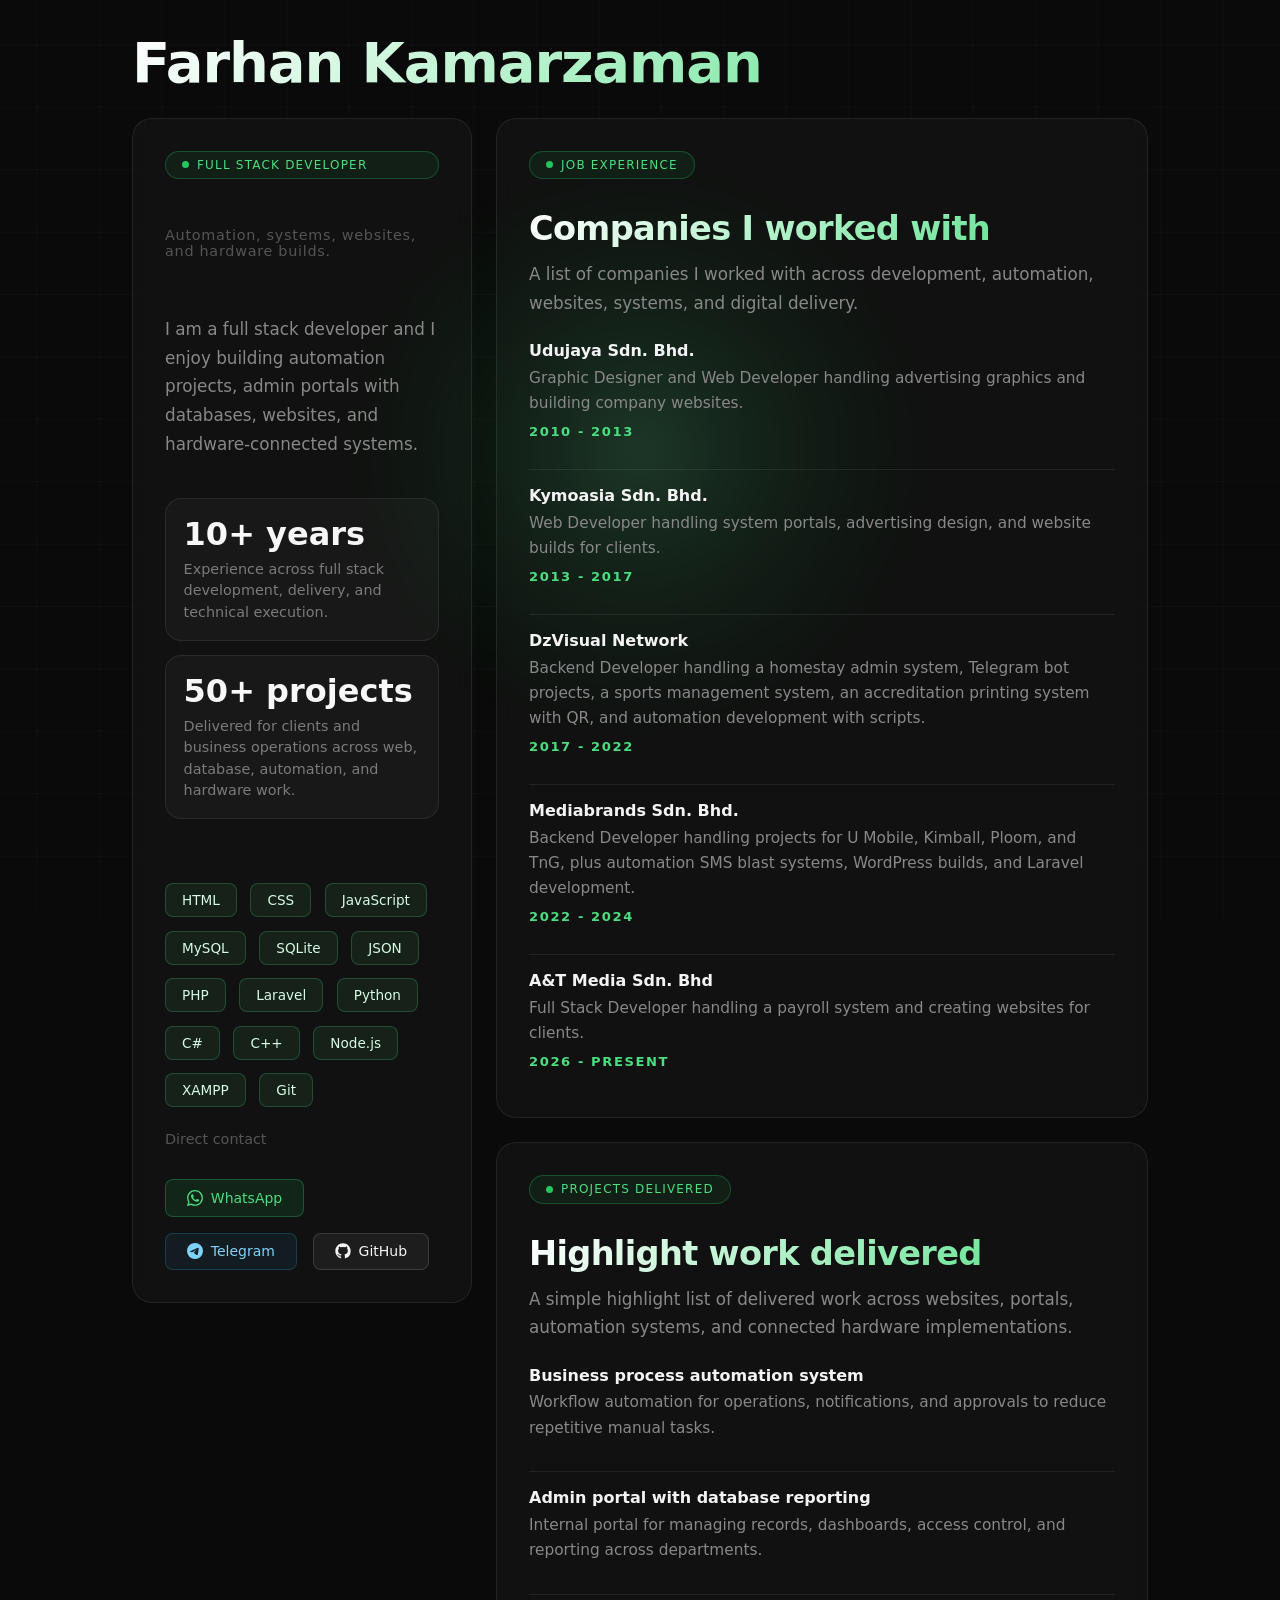
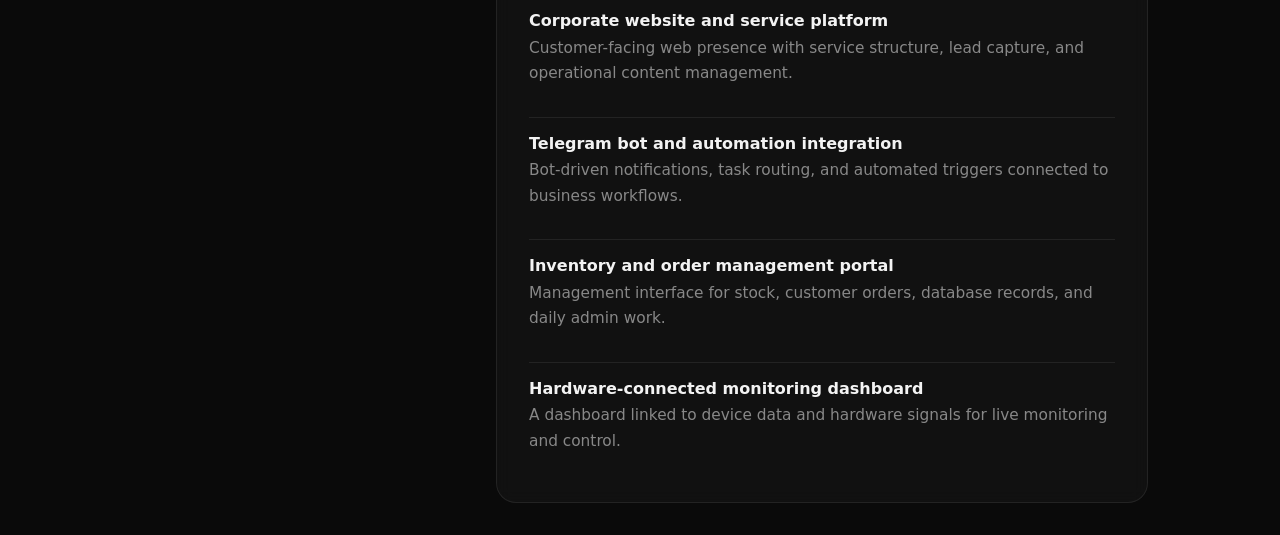
==== index.html @ c13a3121 "update project section headings and descriptions for clarity and emphasis" ====
<!DOCTYPE html>
<html lang="en">
<head>
    <meta charset="UTF-8">
    <meta name="viewport" content="width=device-width, initial-scale=1.0">
    <title>Farhan Kamarzaman | Full Stack Developer</title>
    <link rel="stylesheet" href="styles.css">
</head>
<body>
    <div class="bg-grid"></div>
    <div class="glow"></div>

    <div class="page-shell single-page-shell">
        <header class="single-page-header">
            <h1>Farhan Kamarzaman</h1>
        </header>

        <main class="single-layout" aria-label="Farhan Kamarzaman profile">
            <aside class="page-panel sidebar-panel">
                <p class="status-badge"><span class="dot"></span>Full Stack Developer</p>
                <p class="domain">Automation, systems, websites, and hardware builds.</p>

                <p class="description sidebar-description">
                    I am a full stack developer and I enjoy building automation projects, admin portals with databases, websites, and hardware-connected systems.
                </p>

                <div class="sidebar-facts" aria-label="Professional highlights">
                    <div class="stat-chip">
                        <span class="stat-value">10+ years</span>
                        <span class="stat-label">Experience across full stack development, delivery, and technical execution.</span>
                    </div>
                    <div class="stat-chip">
                        <span class="stat-value">50+ projects</span>
                        <span class="stat-label">Delivered for clients and business operations across web, database, automation, and hardware work.</span>
                    </div>
                </div>

                <div class="skills-tags sidebar-skills" aria-label="Skills">
                    <span class="tag skill-tag">HTML</span>
                    <span class="tag skill-tag">CSS</span>
                    <span class="tag skill-tag">JavaScript</span>
                    <span class="tag skill-tag">MySQL</span>
                    <span class="tag skill-tag">SQLite</span>
                    <span class="tag skill-tag">JSON</span>
                    <span class="tag skill-tag">PHP</span>
                    <span class="tag skill-tag">Laravel</span>
                    <span class="tag skill-tag">Python</span>
                    <span class="tag skill-tag">C#</span>
                    <span class="tag skill-tag">C++</span>
                    <span class="tag skill-tag">Node.js</span>
                    <span class="tag skill-tag">XAMPP</span>
                    <span class="tag skill-tag">Git</span>
                </div>

                <p class="contact sidebar-contact">Direct contact</p>
                <div class="social-buttons sidebar-actions">
                    <a href="https://wa.me/60107744530" target="_blank" rel="noopener noreferrer" class="btn btn-whatsapp">
                        <svg width="16" height="16" viewBox="0 0 24 24" fill="currentColor"><path d="M17.472 14.382c-.297-.149-1.758-.867-2.03-.967-.273-.099-.471-.148-.67.15-.197.297-.767.966-.94 1.164-.173.199-.347.223-.644.075-.297-.15-1.255-.463-2.39-1.475-.883-.788-1.48-1.761-1.653-2.059-.173-.297-.018-.458.13-.606.134-.133.298-.347.446-.52.149-.174.198-.298.298-.497.099-.198.05-.371-.025-.52-.075-.149-.669-1.612-.916-2.207-.242-.579-.487-.5-.669-.51-.173-.008-.371-.01-.57-.01-.198 0-.52.074-.792.372-.272.297-1.04 1.016-1.04 2.479 0 1.462 1.065 2.875 1.213 3.074.149.198 2.096 3.2 5.077 4.487.709.306 1.262.489 1.694.625.712.227 1.36.195 1.871.118.571-.085 1.758-.719 2.006-1.413.248-.694.248-1.289.173-1.413-.074-.124-.272-.198-.57-.347m-5.421 7.403h-.004a9.87 9.87 0 01-5.031-1.378l-.361-.214-3.741.982.998-3.648-.235-.374a9.86 9.86 0 01-1.51-5.26c.001-5.45 4.436-9.884 9.888-9.884 2.64 0 5.122 1.03 6.988 2.898a9.825 9.825 0 012.893 6.994c-.003 5.45-4.437 9.884-9.885 9.884m8.413-18.297A11.815 11.815 0 0012.05 0C5.495 0 .16 5.335.157 11.892c0 2.096.547 4.142 1.588 5.945L.057 24l6.305-1.654a11.882 11.882 0 005.683 1.448h.005c6.554 0 11.89-5.335 11.893-11.893a11.821 11.821 0 00-3.48-8.413z"/></svg>
                        WhatsApp
                    </a>
                    <a href="https://t.me/farhankamarzaman" target="_blank" rel="noopener noreferrer" class="btn btn-telegram">
                        <svg width="16" height="16" viewBox="0 0 24 24" fill="currentColor"><path d="M11.944 0A12 12 0 0 0 0 12a12 12 0 0 0 12 12 12 12 0 0 0 12-12A12 12 0 0 0 12 0a12 12 0 0 0-.056 0zm4.962 7.224c.1-.002.321.023.465.14a.506.506 0 0 1 .171.325c.016.093.036.306.02.472-.18 1.898-.962 6.502-1.36 8.627-.168.9-.499 1.201-.82 1.23-.696.065-1.225-.46-1.9-.902-1.056-.693-1.653-1.124-2.678-1.8-1.185-.78-.417-1.21.258-1.91.177-.184 3.247-2.977 3.307-3.23.007-.032.014-.15-.056-.212s-.174-.041-.249-.024c-.106.024-1.793 1.14-5.061 3.345-.48.33-.913.49-1.302.48-.428-.008-1.252-.241-1.865-.44-.752-.245-1.349-.374-1.297-.789.027-.216.325-.437.893-.663 3.498-1.524 5.83-2.529 6.998-3.014 3.332-1.386 4.025-1.627 4.476-1.635z"/></svg>
                        Telegram
                    </a>
                    <a href="https://github.com/mfarhanka" target="_blank" rel="noopener noreferrer" class="btn btn-github">
                        <svg width="16" height="16" viewBox="0 0 24 24" fill="currentColor" aria-hidden="true"><path d="M12 .5C5.65.5.5 5.65.5 12c0 5.08 3.29 9.39 7.86 10.91.58.11.79-.25.79-.56 0-.28-.01-1.19-.02-2.15-3.2.7-3.88-1.36-3.88-1.36-.52-1.33-1.28-1.68-1.28-1.68-1.05-.72.08-.7.08-.7 1.16.08 1.78 1.19 1.78 1.19 1.03 1.76 2.69 1.25 3.35.95.1-.75.4-1.25.72-1.54-2.55-.29-5.24-1.28-5.24-5.68 0-1.25.45-2.27 1.18-3.08-.12-.29-.51-1.46.11-3.04 0 0 .97-.31 3.16 1.18a10.9 10.9 0 0 1 5.75 0c2.19-1.49 3.16-1.18 3.16-1.18.62 1.58.23 2.75.11 3.04.73.81 1.18 1.83 1.18 3.08 0 4.41-2.69 5.39-5.26 5.67.41.36.78 1.08.78 2.19 0 1.58-.01 2.86-.01 3.25 0 .31.21.68.8.56A11.51 11.51 0 0 0 23.5 12C23.5 5.65 18.35.5 12 .5z"/></svg>
                        GitHub
                    </a>
                </div>
            </aside>

            <section class="page-main single-main">
                <section class="page-panel">
                    <p class="status-badge"><span class="dot"></span>Job Experience</p>
                    <h2 class="section-heading">Companies I worked with</h2>
                    <p class="page-description">
                        A list of companies I worked with across development, automation, websites, systems, and digital delivery.
                    </p>

                    <div class="project-timeline" aria-label="Companies worked with and year">
                        <article class="timeline-item">
                            <p class="timeline-year">2010 - 2013</p>
                            <div>
                                <h3 class="timeline-title">Udujaya Sdn. Bhd.</h3>
                                <p class="timeline-text">Graphic Designer and Web Developer handling advertising graphics and building company websites.</p>
                            </div>
                        </article>
                        <article class="timeline-item">
                            <p class="timeline-year">2013 - 2017</p>
                            <div>
                                <h3 class="timeline-title">Kymoasia Sdn. Bhd.</h3>
                                <p class="timeline-text">Web Developer handling system portals, advertising design, and website builds for clients.</p>
                            </div>
                        </article>
                        <article class="timeline-item">
                            <p class="timeline-year">2017 - 2022</p>
                            <div>
                                <h3 class="timeline-title">DzVisual Network</h3>
                                <p class="timeline-text">Backend Developer handling a homestay admin system, Telegram bot projects, a sports management system, an accreditation printing system with QR, and automation development with scripts.</p>
                            </div>
                        </article>
                        <article class="timeline-item">
                            <p class="timeline-year">2022 - 2024</p>
                            <div>
                                <h3 class="timeline-title">Mediabrands Sdn. Bhd.</h3>
                                <p class="timeline-text">Backend Developer handling projects for U Mobile, Kimball, Ploom, and TnG, plus automation SMS blast systems, WordPress builds, and Laravel development.</p>
                            </div>
                        </article>
                        <article class="timeline-item">
                            <p class="timeline-year">2026 - Present</p>
                            <div>
                                <h3 class="timeline-title">A&amp;T Media Sdn. Bhd</h3>
                                <p class="timeline-text">Full Stack Developer handling a payroll system and creating websites for clients.</p>
                            </div>
                        </article>
                    </div>
                </section>

                <section class="page-panel">
                    <p class="status-badge"><span class="dot"></span>Projects Delivered</p>
                    <h2 class="section-heading">Highlight work delivered</h2>
                    <p class="page-description">
                        A simple highlight list of delivered work across websites, portals, automation systems, and connected hardware implementations.
                    </p>

                    <div class="project-timeline" aria-label="Highlight work delivered">
                        <article class="timeline-item">
                            <div>
                                <h3 class="timeline-title">Business process automation system</h3>
                                <p class="timeline-text">Workflow automation for operations, notifications, and approvals to reduce repetitive manual tasks.</p>
                            </div>
                        </article>
                        <article class="timeline-item">
                            <div>
                                <h3 class="timeline-title">Admin portal with database reporting</h3>
                                <p class="timeline-text">Internal portal for managing records, dashboards, access control, and reporting across departments.</p>
                            </div>
                        </article>
                        <article class="timeline-item">
                            <div>
                                <h3 class="timeline-title">Corporate website and service platform</h3>
                                <p class="timeline-text">Customer-facing web presence with service structure, lead capture, and operational content management.</p>
                            </div>
                        </article>
                        <article class="timeline-item">
                            <div>
                                <h3 class="timeline-title">Telegram bot and automation integration</h3>
                                <p class="timeline-text">Bot-driven notifications, task routing, and automated triggers connected to business workflows.</p>
                            </div>
                        </article>
                        <article class="timeline-item">
                            <div>
                                <h3 class="timeline-title">Inventory and order management portal</h3>
                                <p class="timeline-text">Management interface for stock, customer orders, database records, and daily admin work.</p>
                            </div>
                        </article>
                        <article class="timeline-item">
                            <div>
                                <h3 class="timeline-title">Hardware-connected monitoring dashboard</h3>
                                <p class="timeline-text">A dashboard linked to device data and hardware signals for live monitoring and control.</p>
                            </div>
                        </article>
                    </div>
                </section>
            </section>
        </main>
    </div>

    <script src="background.js"></script>
</body>
</html>
---- styles.css ----
* {
    margin: 0;
    padding: 0;
    box-sizing: border-box;
}

body {
    font-family: 'Segoe UI', system-ui, -apple-system, sans-serif;
    background: #0a0a0a;
    color: #f0f0f0;
    min-height: 100vh;
    overflow-x: hidden;
    --pointer-x: 50%;
    --pointer-y: 50%;
    --parallax-x: 0px;
    --parallax-y: 0px;
    --grid-shift-x: 0px;
    --grid-shift-y: 0px;
}

.maintenance-body {
    display: flex;
    align-items: center;
    justify-content: center;
}

.bg-grid {
    position: fixed;
    inset: 0;
    background-image:
        linear-gradient(rgba(255,255,255,0.03) 1px, transparent 1px),
        linear-gradient(90deg, rgba(255,255,255,0.03) 1px, transparent 1px);
    background-size: 60px 60px;
    transform: translate3d(var(--grid-shift-x), var(--grid-shift-y), 0) scale(1.04);
    animation: grid-drift 18s ease-in-out infinite alternate;
    transition: transform 160ms ease-out;
    will-change: transform;
    z-index: 0;
}

.glow {
    position: fixed;
    width: 600px;
    height: 600px;
    border-radius: 50%;
    background:
        radial-gradient(circle, rgba(74, 222, 128, 0.2) 0%, rgba(34, 197, 94, 0.08) 34%, transparent 72%);
    top: var(--pointer-y);
    left: var(--pointer-x);
    transform: translate3d(calc(-50% + var(--parallax-x)), calc(-50% + var(--parallax-y)), 0);
    animation: glow-breathe 9s ease-in-out infinite alternate;
    transition: top 180ms ease-out, left 180ms ease-out, transform 180ms ease-out;
    filter: blur(10px);
    opacity: 0.95;
    will-change: top, left, transform;
    pointer-events: none;
    z-index: 0;
}

@keyframes grid-drift {
    0% {
        transform: translate3d(calc(var(--grid-shift-x) - 18px), calc(var(--grid-shift-y) - 12px), 0) scale(1.04);
    }

    100% {
        transform: translate3d(calc(var(--grid-shift-x) + 18px), calc(var(--grid-shift-y) + 14px), 0) scale(1.08);
    }
}

@keyframes glow-breathe {
    0% {
        opacity: 0.72;
        filter: blur(16px);
    }

    100% {
        opacity: 1;
        filter: blur(8px);
    }
}

.container {
    position: relative;
    z-index: 1;
    width: min(100%, 1080px);
}

.maintenance-container {
    text-align: center;
    padding: 2rem;
    max-width: 600px;
}

.status-badge {
    display: inline-flex;
    align-items: center;
    gap: 0.5rem;
    background: rgba(34, 197, 94, 0.08);
    border: 1px solid rgba(34, 197, 94, 0.3);
    border-radius: 999px;
    padding: 0.4rem 1rem;
    font-size: 0.75rem;
    letter-spacing: 0.1em;
    text-transform: uppercase;
    color: #4ade80;
    margin-bottom: 2rem;
}

.dot {
    width: 7px;
    height: 7px;
    border-radius: 50%;
    background: #22c55e;
    animation: pulse 2s infinite;
}

@keyframes pulse {
    0%, 100% {
        opacity: 1;
        transform: scale(1);
    }

    50% {
        opacity: 0.4;
        transform: scale(0.8);
    }
}

h1,
h2 {
    letter-spacing: -0.02em;
    line-height: 1.1;
    background: linear-gradient(135deg, #ffffff 0%, #4ade80 100%);
    -webkit-background-clip: text;
    -webkit-text-fill-color: transparent;
    background-clip: text;
}

h1 {
    font-size: clamp(2rem, 6vw, 3.5rem);
    font-weight: 700;
    margin-bottom: 0.5rem;
}

h2 {
    font-size: clamp(1.5rem, 4vw, 2rem);
    font-weight: 700;
    margin-bottom: 0.75rem;
}

.domain {
    font-size: 0.9rem;
    color: #555;
    margin-bottom: 2.5rem;
    letter-spacing: 0.05em;
}

.description,
.page-description,
.card-text,
.card-list {
    font-size: 1.05rem;
    color: #888;
    line-height: 1.7;
}

.description {
    margin-bottom: 3rem;
}

.coming-soon,
.social-buttons,
.page-nav,
.card-grid,
.page-actions {
    display: flex;
    flex-wrap: wrap;
}

.coming-soon,
.social-buttons,
.page-actions {
    justify-content: center;
}

.coming-soon,
.social-buttons,
.page-nav,
.page-actions {
    gap: 1rem;
}

.coming-soon {
    margin-bottom: 3rem;
}

.tag {
    display: inline-flex;
    align-items: center;
    gap: 0.4rem;
    background: rgba(255,255,255,0.04);
    border: 1px solid rgba(255,255,255,0.08);
    border-radius: 8px;
    padding: 0.5rem 1rem;
    font-size: 0.85rem;
    color: #666;
}

.tag svg {
    opacity: 0.5;
}

.tag-link {
    text-decoration: none;
    transition: transform 0.15s, border-color 0.2s, color 0.2s, background 0.2s;
}

.tag-link:hover,
.tag-link.is-active {
    color: #b8f7cd;
    border-color: rgba(74, 222, 128, 0.35);
    background: rgba(74, 222, 128, 0.08);
    transform: translateY(-1px);
}

.divider {
    width: 40px;
    height: 1px;
    background: rgba(255,255,255,0.1);
    margin: 0 auto 2.5rem;
}

.contact {
    font-size: 0.9rem;
    color: #555;
}

.contact a {
    color: #4ade80;
    text-decoration: none;
    transition: color 0.2s;
}

.contact a:hover {
    color: #86efac;
}

.social-buttons {
    margin-bottom: 2rem;
}

.btn {
    display: inline-flex;
    align-items: center;
    justify-content: center;
    gap: 0.5rem;
    padding: 0.6rem 1.3rem;
    border-radius: 8px;
    font-size: 0.875rem;
    font-weight: 500;
    text-decoration: none;
    transition: background 0.2s, transform 0.15s, border-color 0.2s;
    border: 1px solid transparent;
}

.btn:hover {
    transform: translateY(-1px);
}

.btn-whatsapp {
    background: rgba(37, 211, 102, 0.1);
    border-color: rgba(37, 211, 102, 0.3);
    color: #4ade80;
}

.btn-whatsapp:hover {
    background: rgba(37, 211, 102, 0.2);
}

.btn-telegram {
    background: rgba(38, 169, 224, 0.08);
    border-color: rgba(38, 169, 224, 0.25);
    color: #7dd3fc;
}

.btn-telegram:hover {
    background: rgba(38, 169, 224, 0.16);
}

.btn-github {
    background: rgba(255,255,255,0.05);
    border-color: rgba(255,255,255,0.14);
    color: #f3f4f6;
}

.btn-github:hover {
    background: rgba(255,255,255,0.1);
}

.btn-outline {
    color: #f0f0f0;
    border-color: rgba(255,255,255,0.14);
    background: rgba(255,255,255,0.03);
}

.btn-outline:hover {
    background: rgba(255,255,255,0.08);
}

.page-shell {
    position: relative;
    z-index: 1;
    width: min(100%, 1080px);
    margin: 0 auto;
    padding: 2rem;
}

.single-page-shell {
    min-height: 100vh;
    display: flex;
    flex-direction: column;
    align-items: flex-start;
}

.single-page-header {
    width: 100%;
    margin-bottom: 1.5rem;
}

.single-page-header h1 {
    margin-bottom: 0;
}

.single-layout {
    display: grid;
    grid-template-columns: minmax(280px, 340px) minmax(0, 1fr);
    gap: 1.5rem;
    width: 100%;
    align-items: start;
}

.sidebar-panel {
    display: flex;
    flex-direction: column;
    gap: 1rem;
    position: sticky;
    top: 2rem;
    align-self: start;
    height: fit-content;
}

.sidebar-description {
    margin-bottom: 1.5rem;
}

.sidebar-facts {
    display: grid;
    gap: 0.9rem;
    margin-bottom: 1.5rem;
}

.sidebar-contact {
    margin-bottom: 1rem;
}

.sidebar-skills {
    margin-top: 0;
    margin-bottom: 0.5rem;
}

.sidebar-actions {
    justify-content: flex-start;
    margin-bottom: 0;
}

.single-main {
    gap: 1.5rem;
}

.hero-panel .page-description {
    max-width: none;
}

.skills-tags {
    display: flex;
    flex-wrap: wrap;
    gap: 0.85rem;
    margin-top: 1.5rem;
}

.skill-tag {
    color: #d7fbe3;
    border-color: rgba(74, 222, 128, 0.24);
    background: rgba(74, 222, 128, 0.08);
}

.experience-list {
    display: grid;
    gap: 0.9rem;
}

.experience-item {
    padding: 1rem 1.1rem;
    border-radius: 16px;
    background: rgba(255,255,255,0.03);
    border: 1px solid rgba(255,255,255,0.08);
}

.experience-item .timeline-title {
    margin-bottom: 0.45rem;
}

.project-timeline {
    display: grid;
    gap: 0.9rem;
}

.timeline-item {
    display: flex;
    flex-direction: column;
    gap: 0.45rem;
    align-items: flex-start;
    padding: 1rem 0;
    border-top: 1px solid rgba(255,255,255,0.08);
}

.timeline-item:first-child {
    border-top: 0;
    padding-top: 0;
}

.timeline-year {
    order: 2;
    color: #4ade80;
    font-size: 0.82rem;
    font-weight: 700;
    letter-spacing: 0.12em;
    text-transform: uppercase;
}

.timeline-title {
    color: #f3f3f3;
    font-size: 1rem;
    margin-bottom: 0.35rem;
}

.timeline-text {
    color: #888;
    font-size: 0.96rem;
    line-height: 1.65;
}

.page-header {
    display: flex;
    align-items: center;
    justify-content: space-between;
    gap: 1rem;
    margin-bottom: 2rem;
}

.brand-link {
    color: #f0f0f0;
    text-decoration: none;
    font-weight: 700;
    letter-spacing: 0.12em;
    text-transform: uppercase;
    font-size: 0.85rem;
}

.page-nav {
    justify-content: flex-end;
}

.page-main {
    display: grid;
    gap: 1.5rem;
}

.page-panel,
.info-card {
    background: rgba(255,255,255,0.03);
    border: 1px solid rgba(255,255,255,0.08);
    border-radius: 20px;
    backdrop-filter: blur(8px);
}

.page-panel {
    padding: 2rem;
}

.page-description {
    max-width: 720px;
    margin-bottom: 1.5rem;
}

.stats-strip,
.project-gallery {
    display: grid;
    gap: 1rem;
}

.stats-strip {
    grid-template-columns: repeat(3, minmax(0, 1fr));
    margin-top: 1.75rem;
}

.stat-chip {
    padding: 1rem 1.1rem;
    border-radius: 16px;
    background: rgba(255,255,255,0.03);
    border: 1px solid rgba(255,255,255,0.08);
}

.stat-value {
    display: block;
    font-size: clamp(1.35rem, 3vw, 2rem);
    font-weight: 700;
    color: #f7f7f7;
    margin-bottom: 0.35rem;
}

.stat-label {
    color: #7b7b7b;
    font-size: 0.9rem;
    line-height: 1.5;
}

.section-heading {
    font-size: clamp(1.5rem, 3vw, 2.1rem);
    color: #f4f4f4;
    margin-bottom: 0.75rem;
}

.project-gallery {
    grid-template-columns: repeat(5, minmax(0, 1fr));
}

.gallery-card {
    min-width: 0;
}

.gallery-frame {
    position: relative;
    aspect-ratio: 4 / 5;
    border-radius: 18px;
    overflow: hidden;
    border: 1px solid rgba(255,255,255,0.08);
    background:
        radial-gradient(circle at 18% 18%, rgba(255,255,255,0.16), transparent 34%),
        linear-gradient(160deg, rgba(255,255,255,0.06), rgba(255,255,255,0.01)),
        var(--gallery-swatch, linear-gradient(135deg, #1f2937, #111827));
    box-shadow: inset 0 1px 0 rgba(255,255,255,0.06);
}

.gallery-frame::before,
.gallery-frame::after {
    content: "";
    position: absolute;
    inset: auto;
    pointer-events: none;
}

.gallery-frame::before {
    width: 72%;
    height: 72%;
    right: -16%;
    bottom: -18%;
    border-radius: 999px;
    background: rgba(255,255,255,0.08);
    filter: blur(10px);
}

.gallery-frame::after {
    inset: 0;
    background: linear-gradient(180deg, transparent 15%, rgba(10,10,10,0.16) 58%, rgba(10,10,10,0.74) 100%);
}

.gallery-badge,
.gallery-title,
.gallery-note {
    position: absolute;
    z-index: 1;
    left: 1rem;
    right: 1rem;
}

.gallery-badge {
    top: 1rem;
    display: inline-flex;
    width: fit-content;
    padding: 0.38rem 0.65rem;
    border-radius: 999px;
    background: rgba(10,10,10,0.28);
    border: 1px solid rgba(255,255,255,0.18);
    color: #f8fafc;
    font-size: 0.72rem;
    text-transform: uppercase;
    letter-spacing: 0.08em;
}

.gallery-title {
    bottom: 2.7rem;
    font-size: 1rem;
    font-weight: 600;
    color: #ffffff;
}

.gallery-note {
    bottom: 1rem;
    font-size: 0.8rem;
    color: rgba(255,255,255,0.72);
}

.card-grid {
    gap: 1rem;
}

.info-card {
    flex: 1 1 260px;
    padding: 1.4rem;
}

.card-kicker {
    font-size: 0.72rem;
    text-transform: uppercase;
    letter-spacing: 0.12em;
    color: #4ade80;
    margin-bottom: 0.9rem;
}

.card-title {
    font-size: 1.1rem;
    color: #f3f3f3;
    margin-bottom: 0.75rem;
}

.card-text {
    font-size: 0.96rem;
    margin-bottom: 1rem;
}

.card-list {
    list-style: none;
    font-size: 0.92rem;
}

.card-list li + li {
    margin-top: 0.45rem;
}

.footer-note {
    color: #666;
    font-size: 0.9rem;
}

@media (max-width: 720px) {
    .page-shell,
    .maintenance-container {
        padding: 1.25rem;
    }

    .single-page-shell {
        min-height: auto;
        display: block;
    }

    .single-layout {
        grid-template-columns: 1fr;
    }

    .sidebar-panel {
        position: static;
    }

    .glow {
        width: 420px;
        height: 420px;
    }

    .page-header {
        flex-direction: column;
        align-items: flex-start;
    }

    .page-nav {
        justify-content: flex-start;
    }

    .page-panel {
        padding: 1.5rem;
    }

    .timeline-item {
        grid-template-columns: 1fr;
        gap: 0.4rem;
    }

    .stats-strip,
    .project-gallery {
        grid-template-columns: repeat(2, minmax(0, 1fr));
    }
}

@media (max-width: 1040px) {
    .project-gallery {
        grid-template-columns: repeat(3, minmax(0, 1fr));
    }
}

@media (max-width: 860px) {
    .stats-strip {
        grid-template-columns: 1fr;
    }
}
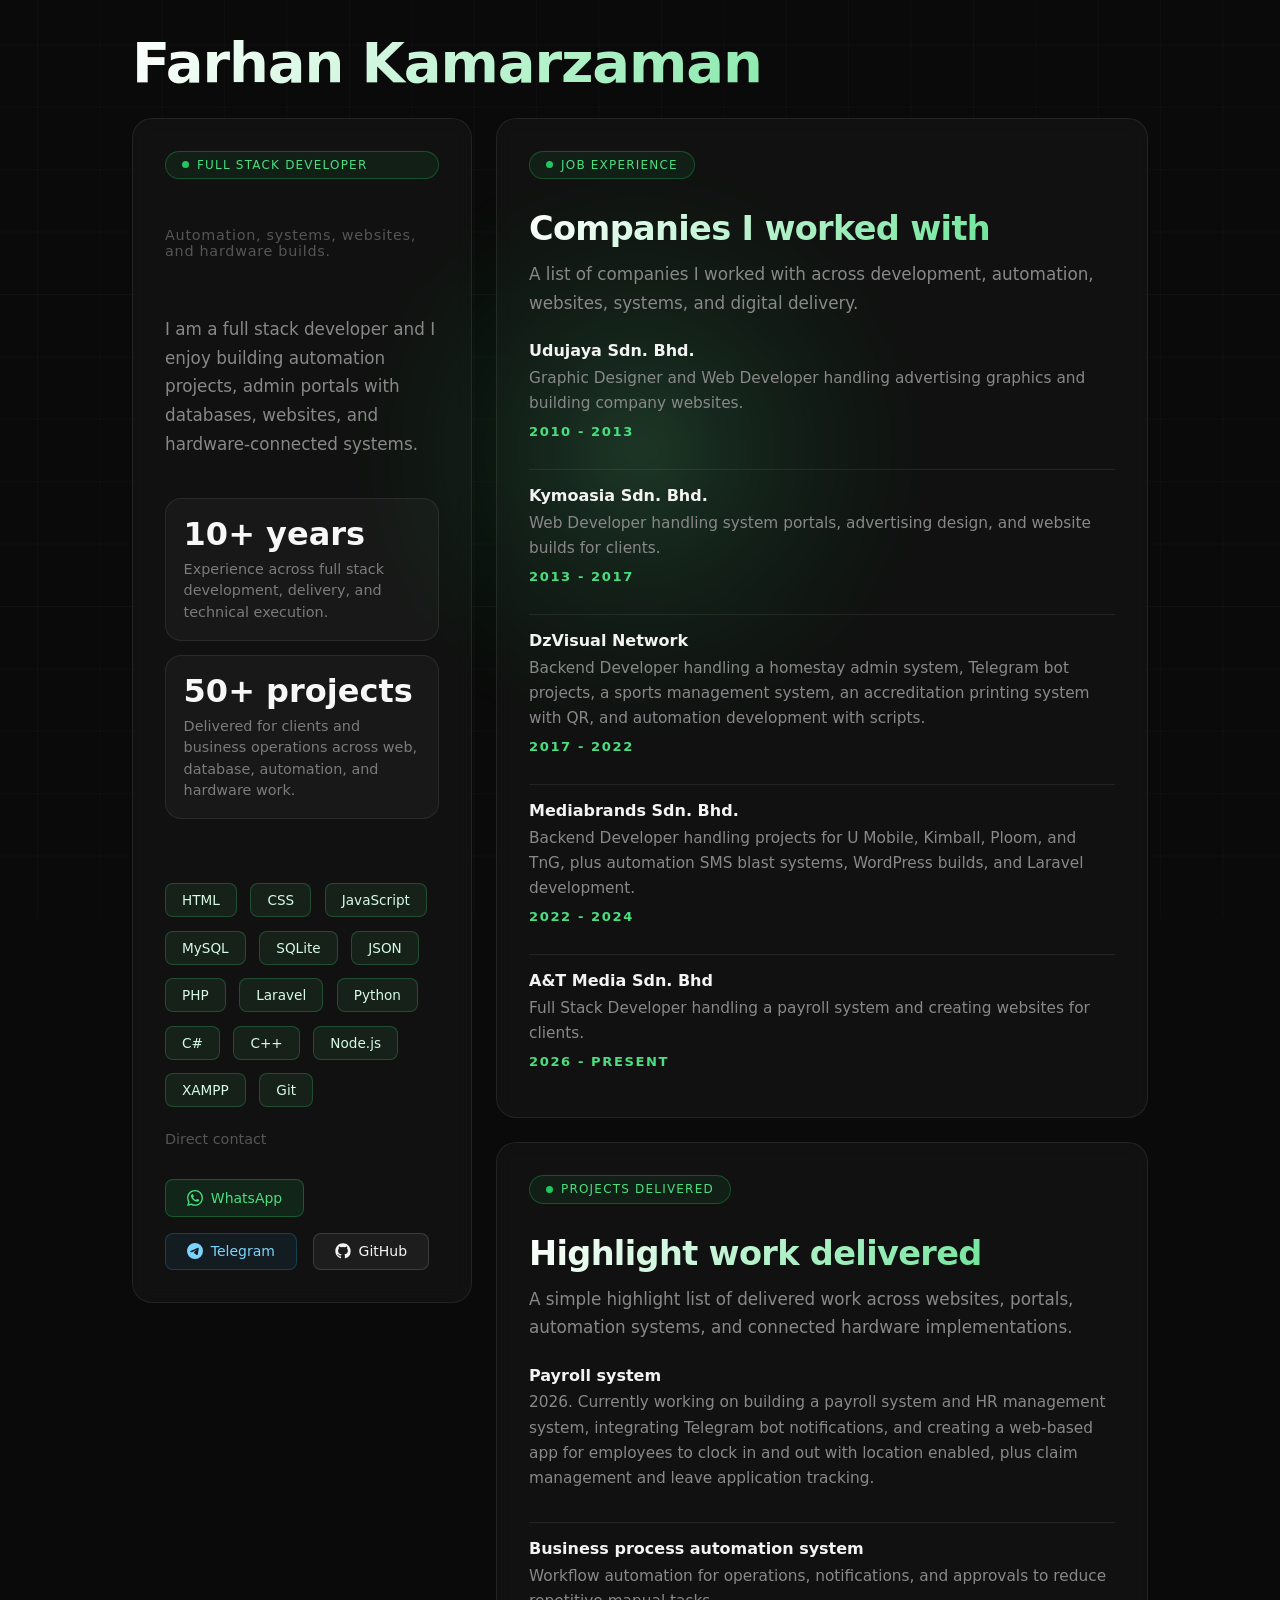
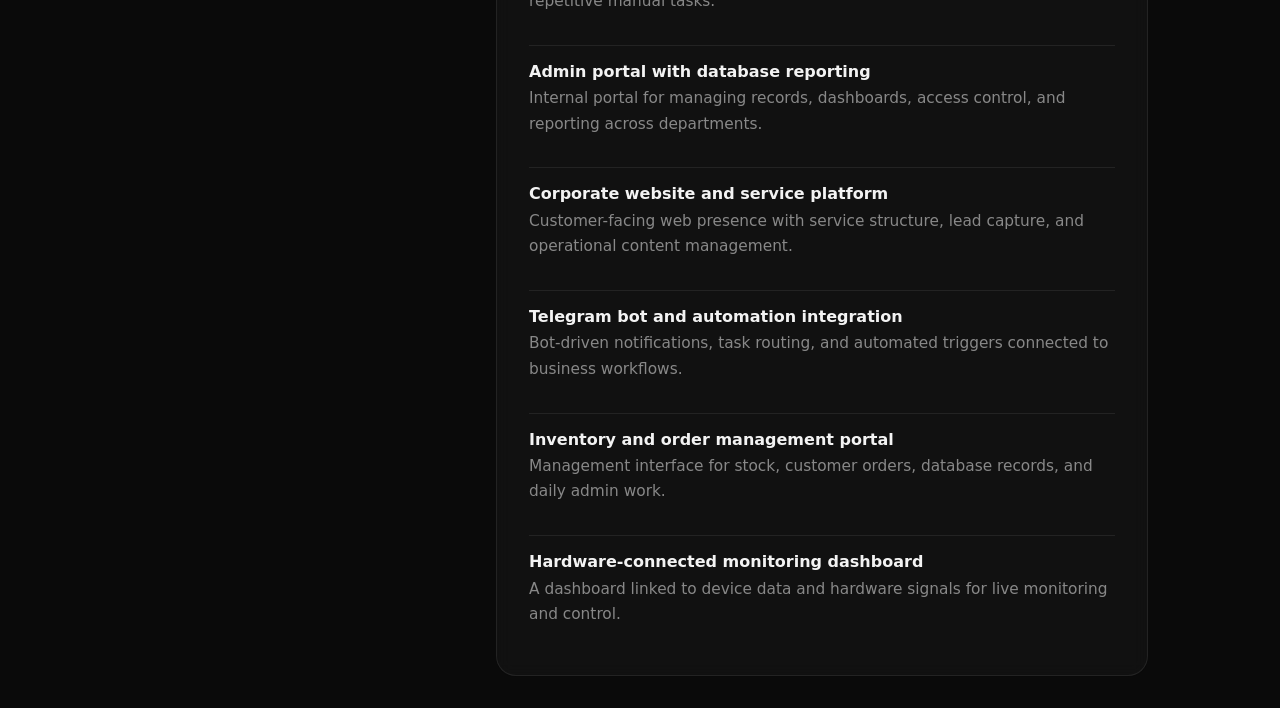
==== commit dc6019b4: "add payroll system project to timeline with detailed description" ====
--- a/index.html
+++ b/index.html
@@ -126,6 +126,12 @@
                     <div class="project-timeline" aria-label="Highlight work delivered">
                         <article class="timeline-item">
                             <div>
+                                <h3 class="timeline-title">Payroll system</h3>
+                                <p class="timeline-text">2026. Currently working on building a payroll system and HR management system, integrating Telegram bot notifications, and creating a web-based app for employees to clock in and out with location enabled, plus claim management and leave application tracking.</p>
+                            </div>
+                        </article>
+                        <article class="timeline-item">
+                            <div>
                                 <h3 class="timeline-title">Business process automation system</h3>
                                 <p class="timeline-text">Workflow automation for operations, notifications, and approvals to reduce repetitive manual tasks.</p>
                             </div>
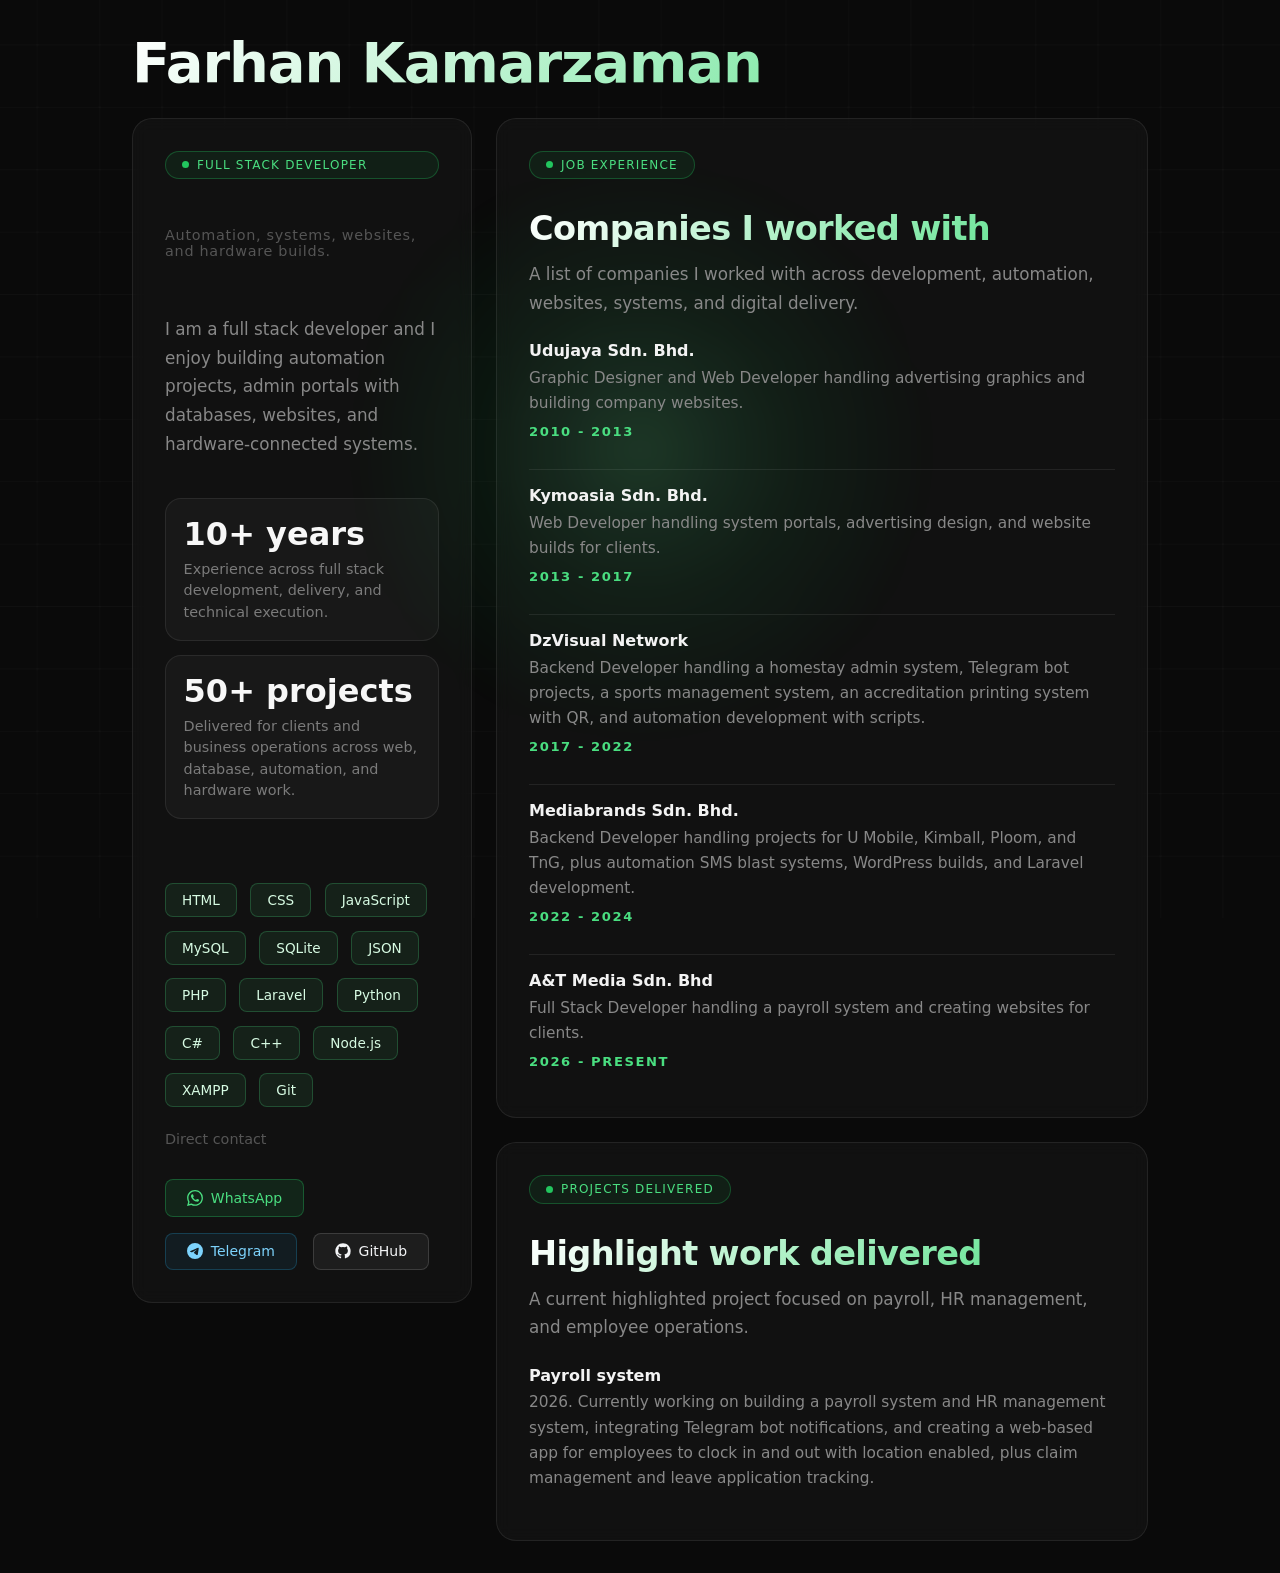
==== commit 672ce23e: "update project highlights to focus on payroll and HR management system" ====
--- a/index.html
+++ b/index.html
@@ -120,7 +120,7 @@
                     <p class="status-badge"><span class="dot"></span>Projects Delivered</p>
                     <h2 class="section-heading">Highlight work delivered</h2>
                     <p class="page-description">
-                        A simple highlight list of delivered work across websites, portals, automation systems, and connected hardware implementations.
+                        A current highlighted project focused on payroll, HR management, and employee operations.
                     </p>
 
                     <div class="project-timeline" aria-label="Highlight work delivered">
@@ -128,42 +128,6 @@
                             <div>
                                 <h3 class="timeline-title">Payroll system</h3>
                                 <p class="timeline-text">2026. Currently working on building a payroll system and HR management system, integrating Telegram bot notifications, and creating a web-based app for employees to clock in and out with location enabled, plus claim management and leave application tracking.</p>
-                            </div>
-                        </article>
-                        <article class="timeline-item">
-                            <div>
-                                <h3 class="timeline-title">Business process automation system</h3>
-                                <p class="timeline-text">Workflow automation for operations, notifications, and approvals to reduce repetitive manual tasks.</p>
-                            </div>
-                        </article>
-                        <article class="timeline-item">
-                            <div>
-                                <h3 class="timeline-title">Admin portal with database reporting</h3>
-                                <p class="timeline-text">Internal portal for managing records, dashboards, access control, and reporting across departments.</p>
-                            </div>
-                        </article>
-                        <article class="timeline-item">
-                            <div>
-                                <h3 class="timeline-title">Corporate website and service platform</h3>
-                                <p class="timeline-text">Customer-facing web presence with service structure, lead capture, and operational content management.</p>
-                            </div>
-                        </article>
-                        <article class="timeline-item">
-                            <div>
-                                <h3 class="timeline-title">Telegram bot and automation integration</h3>
-                                <p class="timeline-text">Bot-driven notifications, task routing, and automated triggers connected to business workflows.</p>
-                            </div>
-                        </article>
-                        <article class="timeline-item">
-                            <div>
-                                <h3 class="timeline-title">Inventory and order management portal</h3>
-                                <p class="timeline-text">Management interface for stock, customer orders, database records, and daily admin work.</p>
-                            </div>
-                        </article>
-                        <article class="timeline-item">
-                            <div>
-                                <h3 class="timeline-title">Hardware-connected monitoring dashboard</h3>
-                                <p class="timeline-text">A dashboard linked to device data and hardware signals for live monitoring and control.</p>
                             </div>
                         </article>
                     </div>
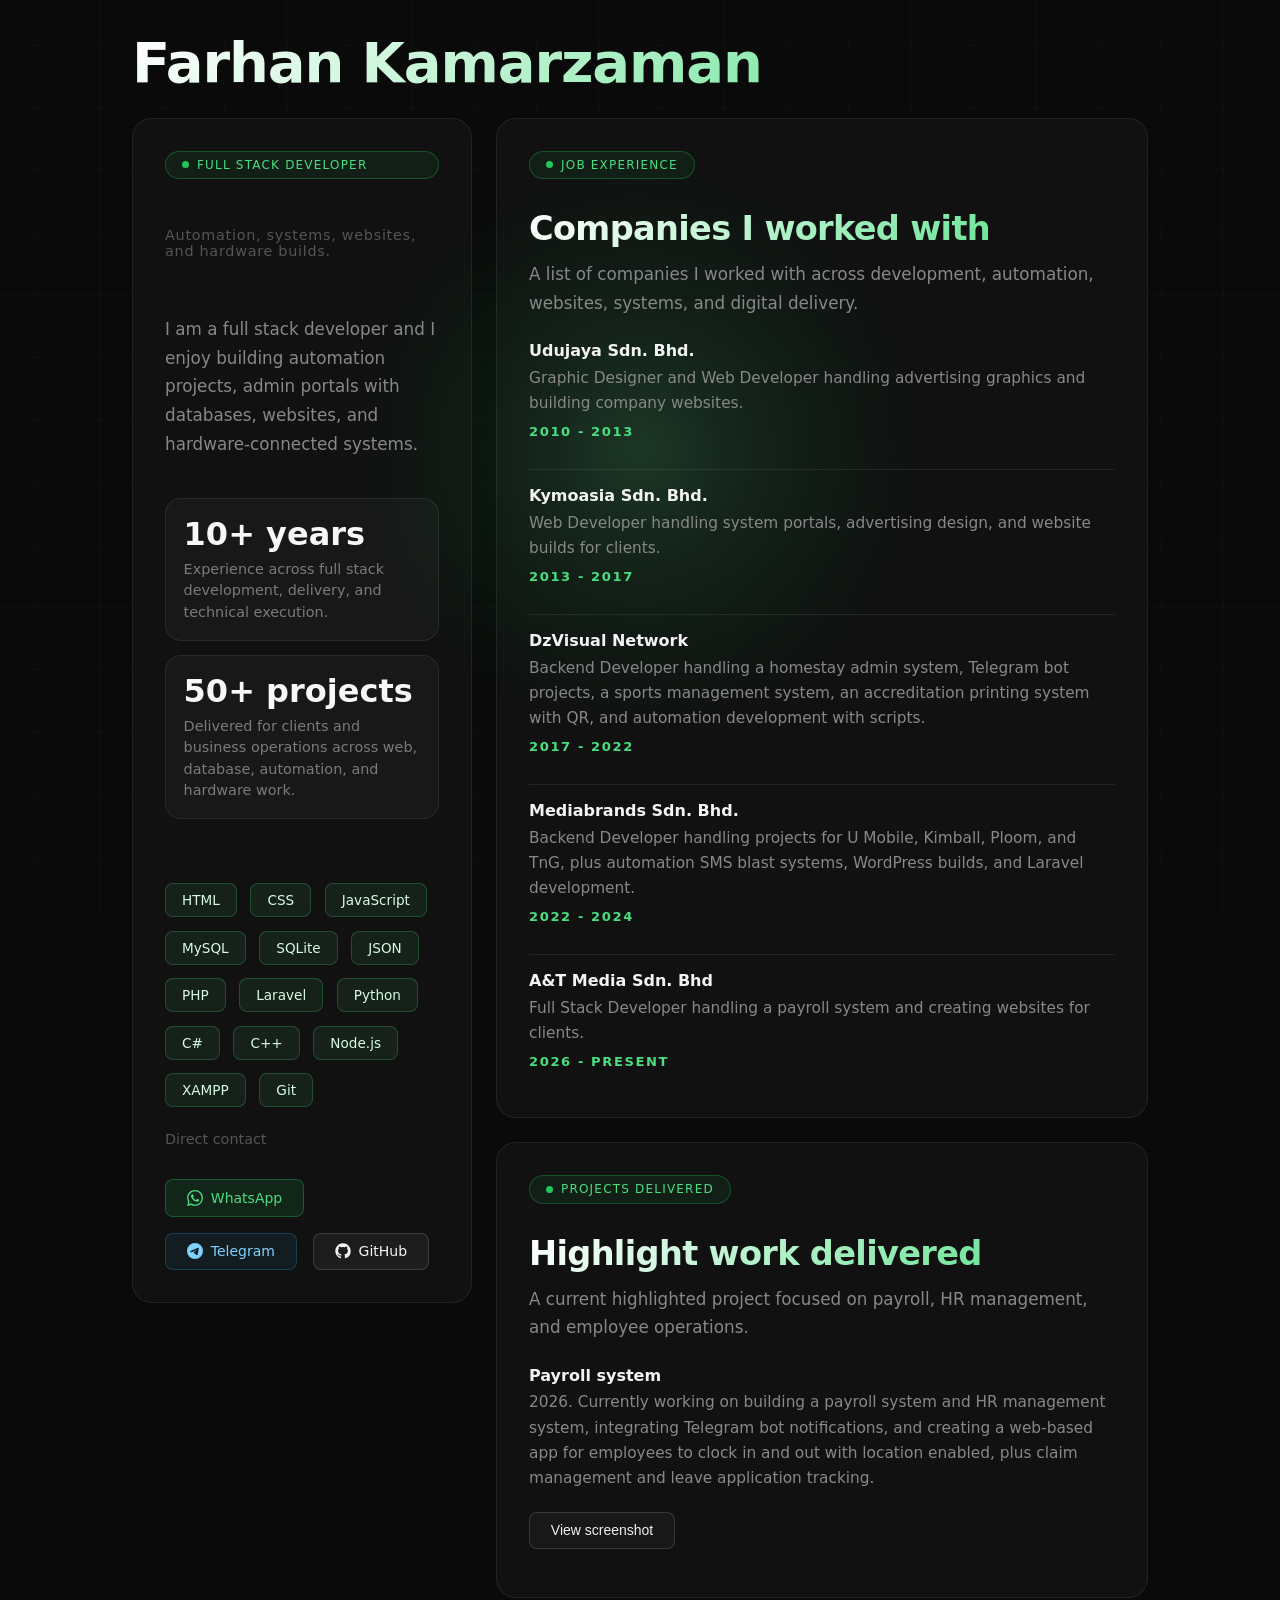
==== commit 4b2e52fb: "add modal functionality for project screenshot preview" ====
--- a/index.html
+++ b/index.html
@@ -128,6 +128,9 @@
                             <div>
                                 <h3 class="timeline-title">Payroll system</h3>
                                 <p class="timeline-text">2026. Currently working on building a payroll system and HR management system, integrating Telegram bot notifications, and creating a web-based app for employees to clock in and out with location enabled, plus claim management and leave application tracking.</p>
+                                <div class="project-actions">
+                                    <button class="btn btn-outline" type="button" data-modal-target="#screenshot-modal">View screenshot</button>
+                                </div>
                             </div>
                         </article>
                     </div>
@@ -136,6 +139,23 @@
         </main>
     </div>
 
+    <div class="screenshot-modal" id="screenshot-modal" aria-hidden="true" data-modal>
+        <div class="screenshot-modal__panel" role="dialog" aria-modal="true" aria-labelledby="screenshot-modal-title">
+            <div class="screenshot-modal__header">
+                <div>
+                    <p class="status-badge screenshot-modal__badge"><span class="dot"></span>Project Screenshot</p>
+                    <h2 id="screenshot-modal-title">Payroll system preview</h2>
+                </div>
+                <button class="screenshot-modal__close" type="button" aria-label="Close screenshot" data-modal-close>
+                    <span aria-hidden="true">&times;</span>
+                </button>
+            </div>
+            <div class="screenshot-modal__body">
+                <img class="screenshot-modal__image" src="screenshot-preview.svg" alt="Payroll system dashboard preview">
+            </div>
+        </div>
+    </div>
+
     <script src="background.js"></script>
 </body>
 </html>
--- a/styles.css
+++ b/styles.css
@@ -394,6 +394,13 @@
     background: rgba(74, 222, 128, 0.08);
 }
 
+.project-actions {
+    display: flex;
+    flex-wrap: wrap;
+    gap: 1rem;
+    margin-top: 1.25rem;
+}
+
 .experience-list {
     display: grid;
     gap: 0.9rem;
@@ -448,6 +455,92 @@
     color: #888;
     font-size: 0.96rem;
     line-height: 1.65;
+}
+
+.modal-open {
+    overflow: hidden;
+}
+
+.screenshot-modal {
+    position: fixed;
+    inset: 0;
+    z-index: 20;
+    display: flex;
+    justify-content: flex-end;
+    padding: 1.5rem;
+    background: rgba(5, 8, 7, 0.72);
+    backdrop-filter: blur(10px);
+    opacity: 0;
+    visibility: hidden;
+    pointer-events: none;
+    transition: opacity 0.28s ease, visibility 0.28s ease;
+}
+
+.screenshot-modal.is-open {
+    opacity: 1;
+    visibility: visible;
+    pointer-events: auto;
+}
+
+.screenshot-modal__panel {
+    width: min(100%, 920px);
+    max-height: calc(100vh - 3rem);
+    display: flex;
+    flex-direction: column;
+    gap: 1rem;
+    padding: 1.5rem;
+    border-radius: 24px;
+    border: 1px solid rgba(255,255,255,0.1);
+    background: rgba(11, 15, 13, 0.96);
+    box-shadow: 0 30px 90px rgba(0,0,0,0.45);
+    transform: translateX(56px);
+    transition: transform 0.35s ease;
+}
+
+.screenshot-modal.is-open .screenshot-modal__panel {
+    transform: translateX(0);
+}
+
+.screenshot-modal__header {
+    display: flex;
+    align-items: flex-start;
+    justify-content: space-between;
+    gap: 1rem;
+}
+
+.screenshot-modal__badge {
+    margin-bottom: 1rem;
+}
+
+.screenshot-modal__close {
+    width: 42px;
+    height: 42px;
+    border: 1px solid rgba(255,255,255,0.12);
+    border-radius: 999px;
+    background: rgba(255,255,255,0.05);
+    color: #f0f0f0;
+    font-size: 1.6rem;
+    line-height: 1;
+    cursor: pointer;
+    transition: background 0.2s ease, transform 0.15s ease, border-color 0.2s ease;
+}
+
+.screenshot-modal__close:hover {
+    background: rgba(255,255,255,0.1);
+    border-color: rgba(74, 222, 128, 0.35);
+    transform: translateY(-1px);
+}
+
+.screenshot-modal__body {
+    overflow: auto;
+    border-radius: 18px;
+    border: 1px solid rgba(255,255,255,0.08);
+    background: rgba(255,255,255,0.03);
+}
+
+.screenshot-modal__image {
+    width: 100%;
+    display: block;
 }
 
 .page-header {
@@ -659,6 +752,21 @@
         padding: 1.25rem;
     }
 
+    .screenshot-modal {
+        padding: 0.75rem;
+    }
+
+    .screenshot-modal__panel {
+        width: 100%;
+        max-height: calc(100vh - 1.5rem);
+        padding: 1rem;
+        border-radius: 20px;
+    }
+
+    .screenshot-modal__header {
+        align-items: center;
+    }
+
     .single-page-shell {
         min-height: auto;
         display: block;
@@ -691,7 +799,6 @@
     }
 
     .timeline-item {
-        grid-template-columns: 1fr;
         gap: 0.4rem;
     }
 
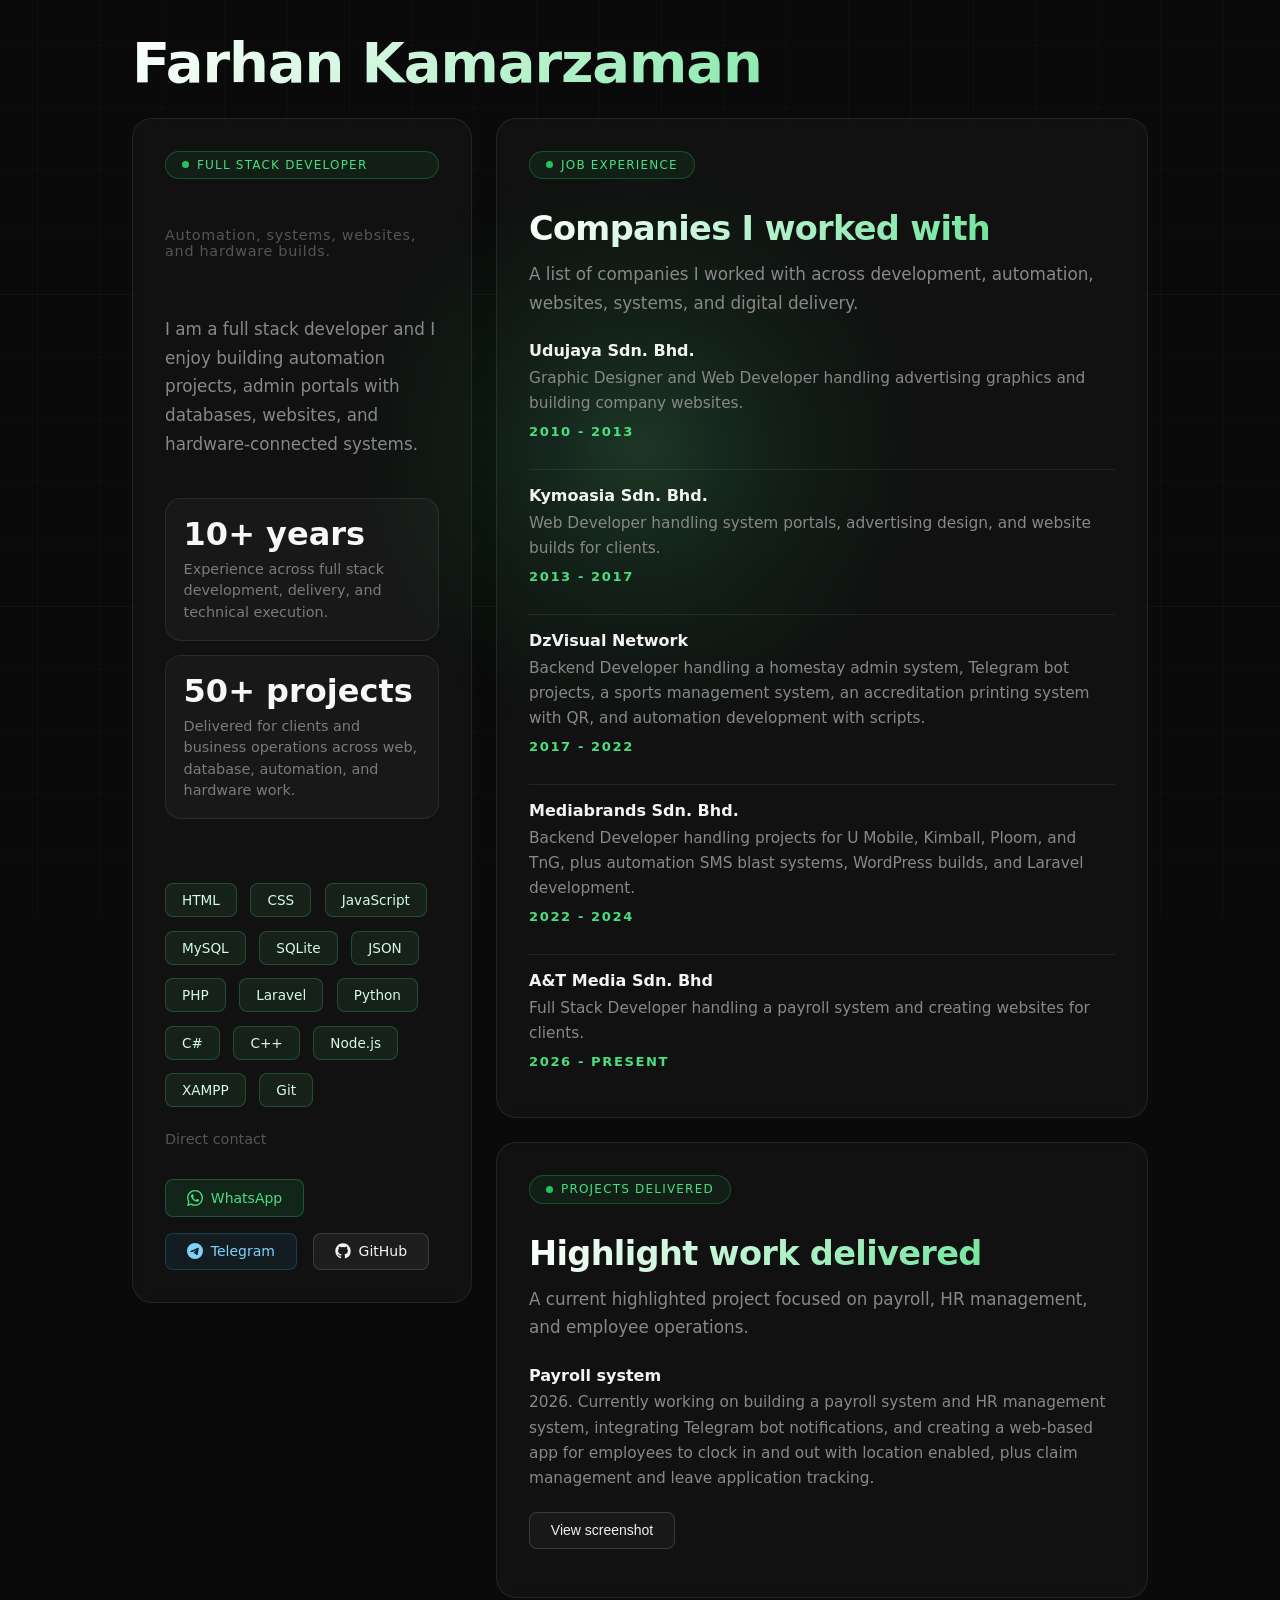
==== commit d3f6dc0a: "enhance screenshot modal with multiple previews and improved styling" ====
--- a/index.html
+++ b/index.html
@@ -143,15 +143,28 @@
         <div class="screenshot-modal__panel" role="dialog" aria-modal="true" aria-labelledby="screenshot-modal-title">
             <div class="screenshot-modal__header">
                 <div>
-                    <p class="status-badge screenshot-modal__badge"><span class="dot"></span>Project Screenshot</p>
-                    <h2 id="screenshot-modal-title">Payroll system preview</h2>
+                    <p class="status-badge screenshot-modal__badge"><span class="dot"></span>Project Screenshots</p>
+                    <h2 id="screenshot-modal-title">Payroll system previews</h2>
                 </div>
                 <button class="screenshot-modal__close" type="button" aria-label="Close screenshot" data-modal-close>
                     <span aria-hidden="true">&times;</span>
                 </button>
             </div>
             <div class="screenshot-modal__body">
-                <img class="screenshot-modal__image" src="screenshot-preview.svg" alt="Payroll system dashboard preview">
+                <div class="screenshot-modal__gallery">
+                    <figure class="screenshot-modal__card">
+                        <img class="screenshot-modal__image" src="screenshot-preview.svg" alt="Payroll system dashboard overview">
+                        <figcaption class="screenshot-modal__caption">Dashboard overview</figcaption>
+                    </figure>
+                    <figure class="screenshot-modal__card">
+                        <img class="screenshot-modal__image" src="screenshot-preview-2.svg" alt="Payroll system HR and leave management view">
+                        <figcaption class="screenshot-modal__caption">HR and leave management</figcaption>
+                    </figure>
+                    <figure class="screenshot-modal__card">
+                        <img class="screenshot-modal__image" src="screenshot-preview-3.svg" alt="Payroll system employee attendance and claims view">
+                        <figcaption class="screenshot-modal__caption">Attendance and claims</figcaption>
+                    </figure>
+                </div>
             </div>
         </div>
     </div>
--- a/styles.css
+++ b/styles.css
@@ -536,6 +536,26 @@
     border-radius: 18px;
     border: 1px solid rgba(255,255,255,0.08);
     background: rgba(255,255,255,0.03);
+    padding: 1rem;
+}
+
+.screenshot-modal__gallery {
+    display: grid;
+    gap: 1rem;
+}
+
+.screenshot-modal__card {
+    overflow: hidden;
+    border-radius: 18px;
+    border: 1px solid rgba(255,255,255,0.08);
+    background: rgba(15, 22, 18, 0.92);
+}
+
+.screenshot-modal__caption {
+    padding: 0.95rem 1rem 1rem;
+    color: #d4e6da;
+    font-size: 0.9rem;
+    letter-spacing: 0.02em;
 }
 
 .screenshot-modal__image {
@@ -763,6 +783,10 @@
         border-radius: 20px;
     }
 
+    .screenshot-modal__body {
+        padding: 0.75rem;
+    }
+
     .screenshot-modal__header {
         align-items: center;
     }
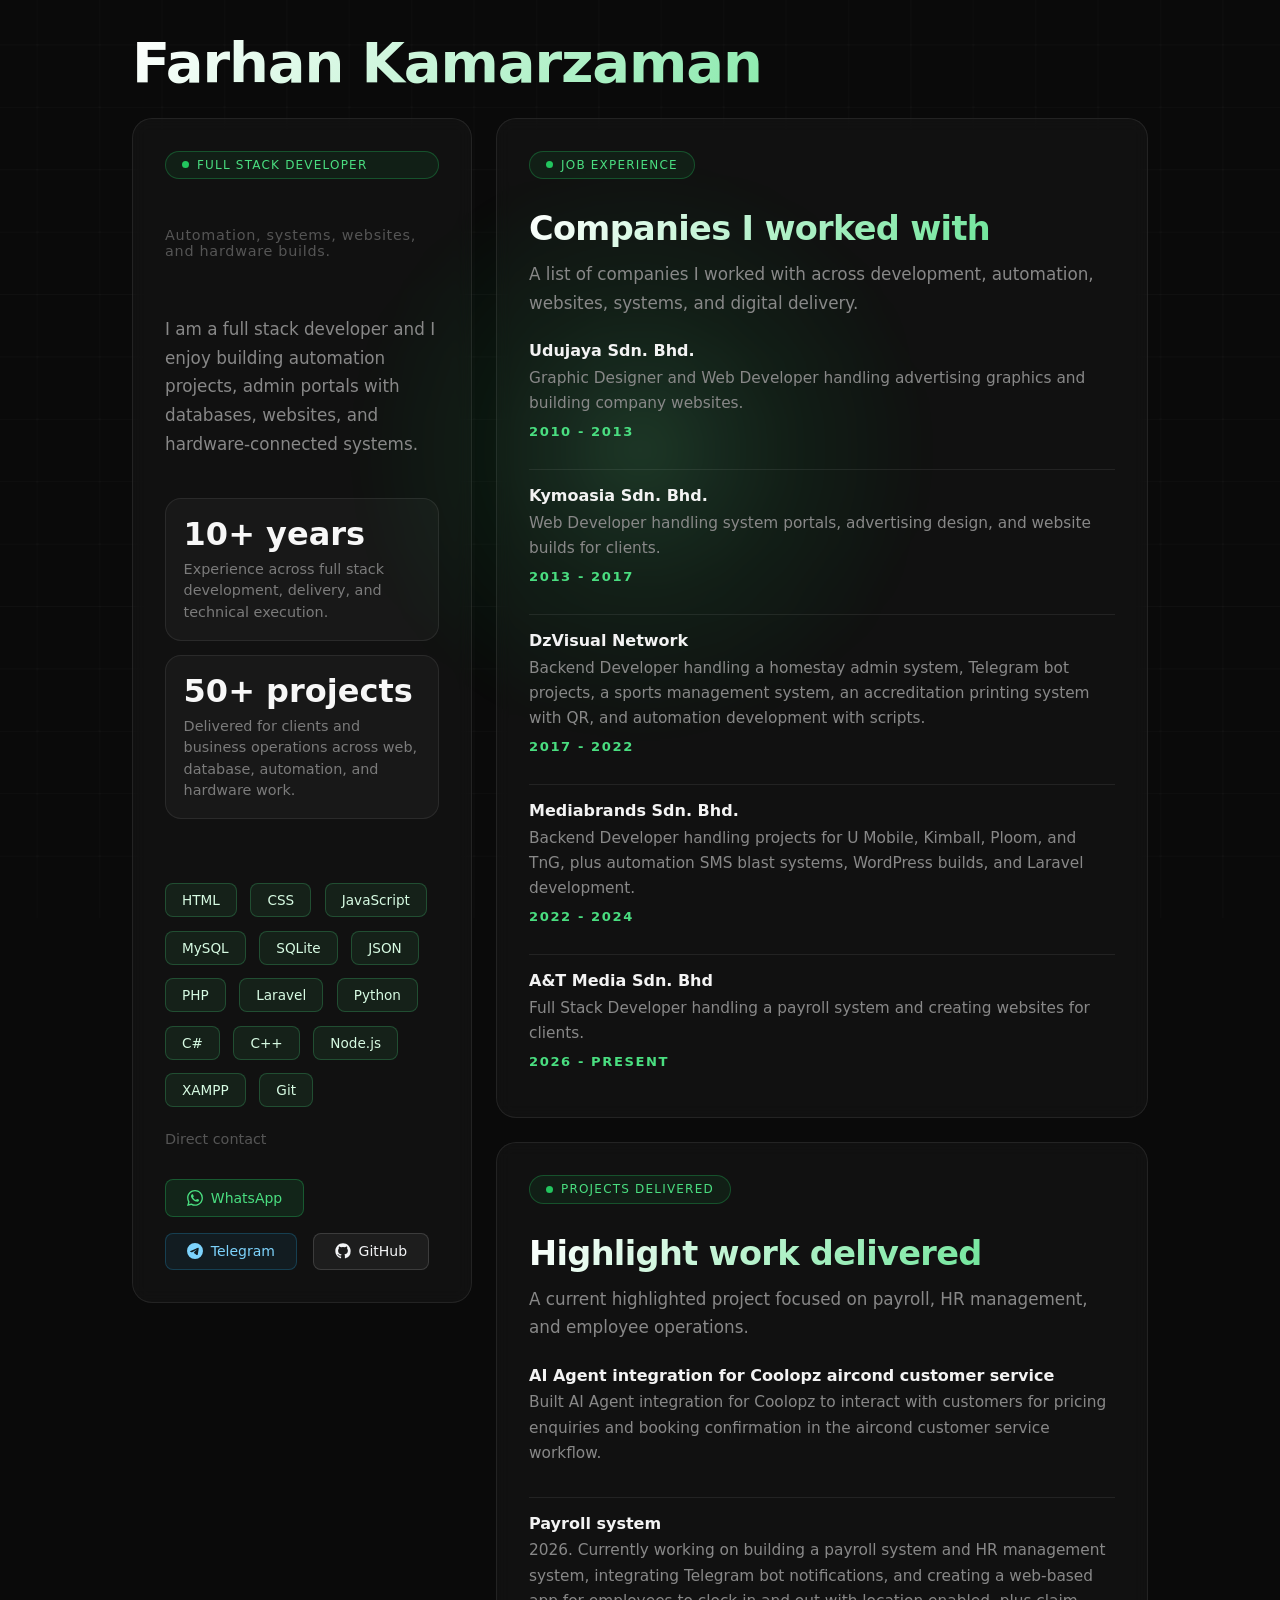
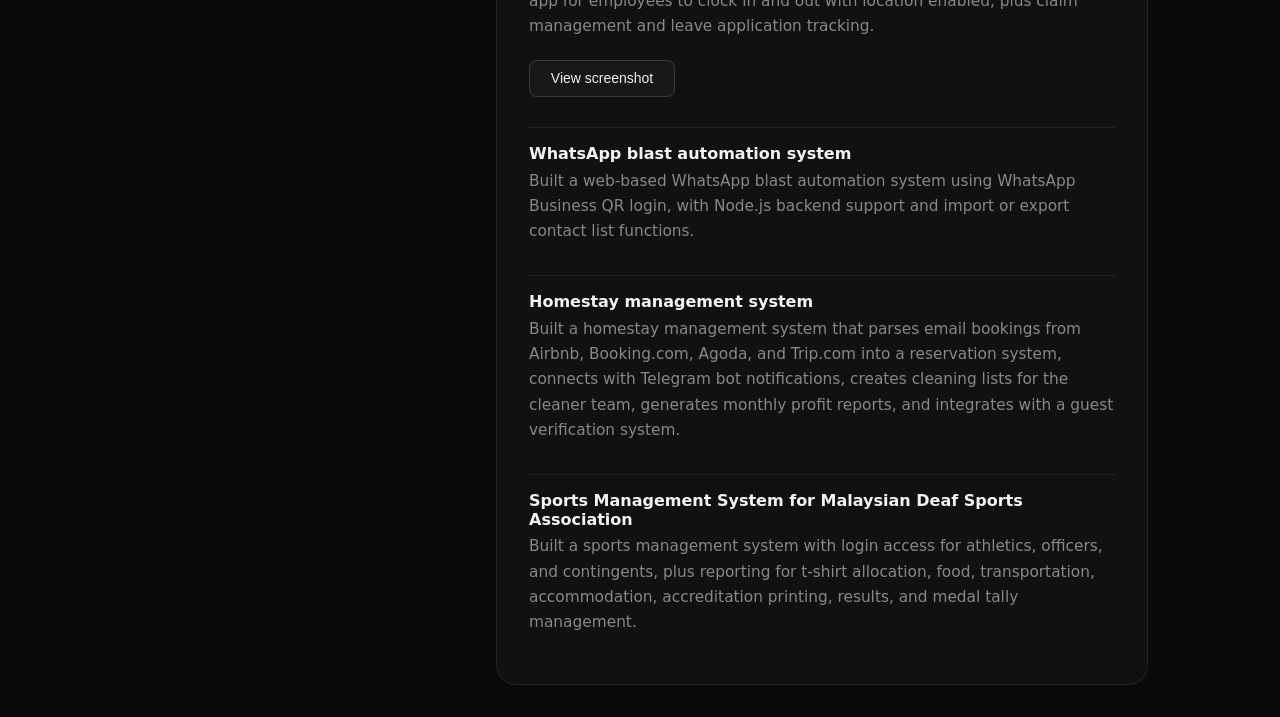
==== commit f8c47684: "add new project highlights to timeline for AI integration and management systems" ====
--- a/index.html
+++ b/index.html
@@ -126,11 +126,35 @@
                     <div class="project-timeline" aria-label="Highlight work delivered">
                         <article class="timeline-item">
                             <div>
+                                <h3 class="timeline-title">AI Agent integration for Coolopz aircond customer service</h3>
+                                <p class="timeline-text">Built AI Agent integration for Coolopz to interact with customers for pricing enquiries and booking confirmation in the aircond customer service workflow.</p>
+                            </div>
+                        </article>
+                        <article class="timeline-item">
+                            <div>
                                 <h3 class="timeline-title">Payroll system</h3>
                                 <p class="timeline-text">2026. Currently working on building a payroll system and HR management system, integrating Telegram bot notifications, and creating a web-based app for employees to clock in and out with location enabled, plus claim management and leave application tracking.</p>
                                 <div class="project-actions">
                                     <button class="btn btn-outline" type="button" data-modal-target="#screenshot-modal">View screenshot</button>
                                 </div>
+                            </div>
+                        </article>
+                        <article class="timeline-item">
+                            <div>
+                                <h3 class="timeline-title">WhatsApp blast automation system</h3>
+                                <p class="timeline-text">Built a web-based WhatsApp blast automation system using WhatsApp Business QR login, with Node.js backend support and import or export contact list functions.</p>
+                            </div>
+                        </article>
+                        <article class="timeline-item">
+                            <div>
+                                <h3 class="timeline-title">Homestay management system</h3>
+                                <p class="timeline-text">Built a homestay management system that parses email bookings from Airbnb, Booking.com, Agoda, and Trip.com into a reservation system, connects with Telegram bot notifications, creates cleaning lists for the cleaner team, generates monthly profit reports, and integrates with a guest verification system.</p>
+                            </div>
+                        </article>
+                        <article class="timeline-item">
+                            <div>
+                                <h3 class="timeline-title">Sports Management System for Malaysian Deaf Sports Association</h3>
+                                <p class="timeline-text">Built a sports management system with login access for athletics, officers, and contingents, plus reporting for t-shirt allocation, food, transportation, accommodation, accreditation printing, results, and medal tally management.</p>
                             </div>
                         </article>
                     </div>
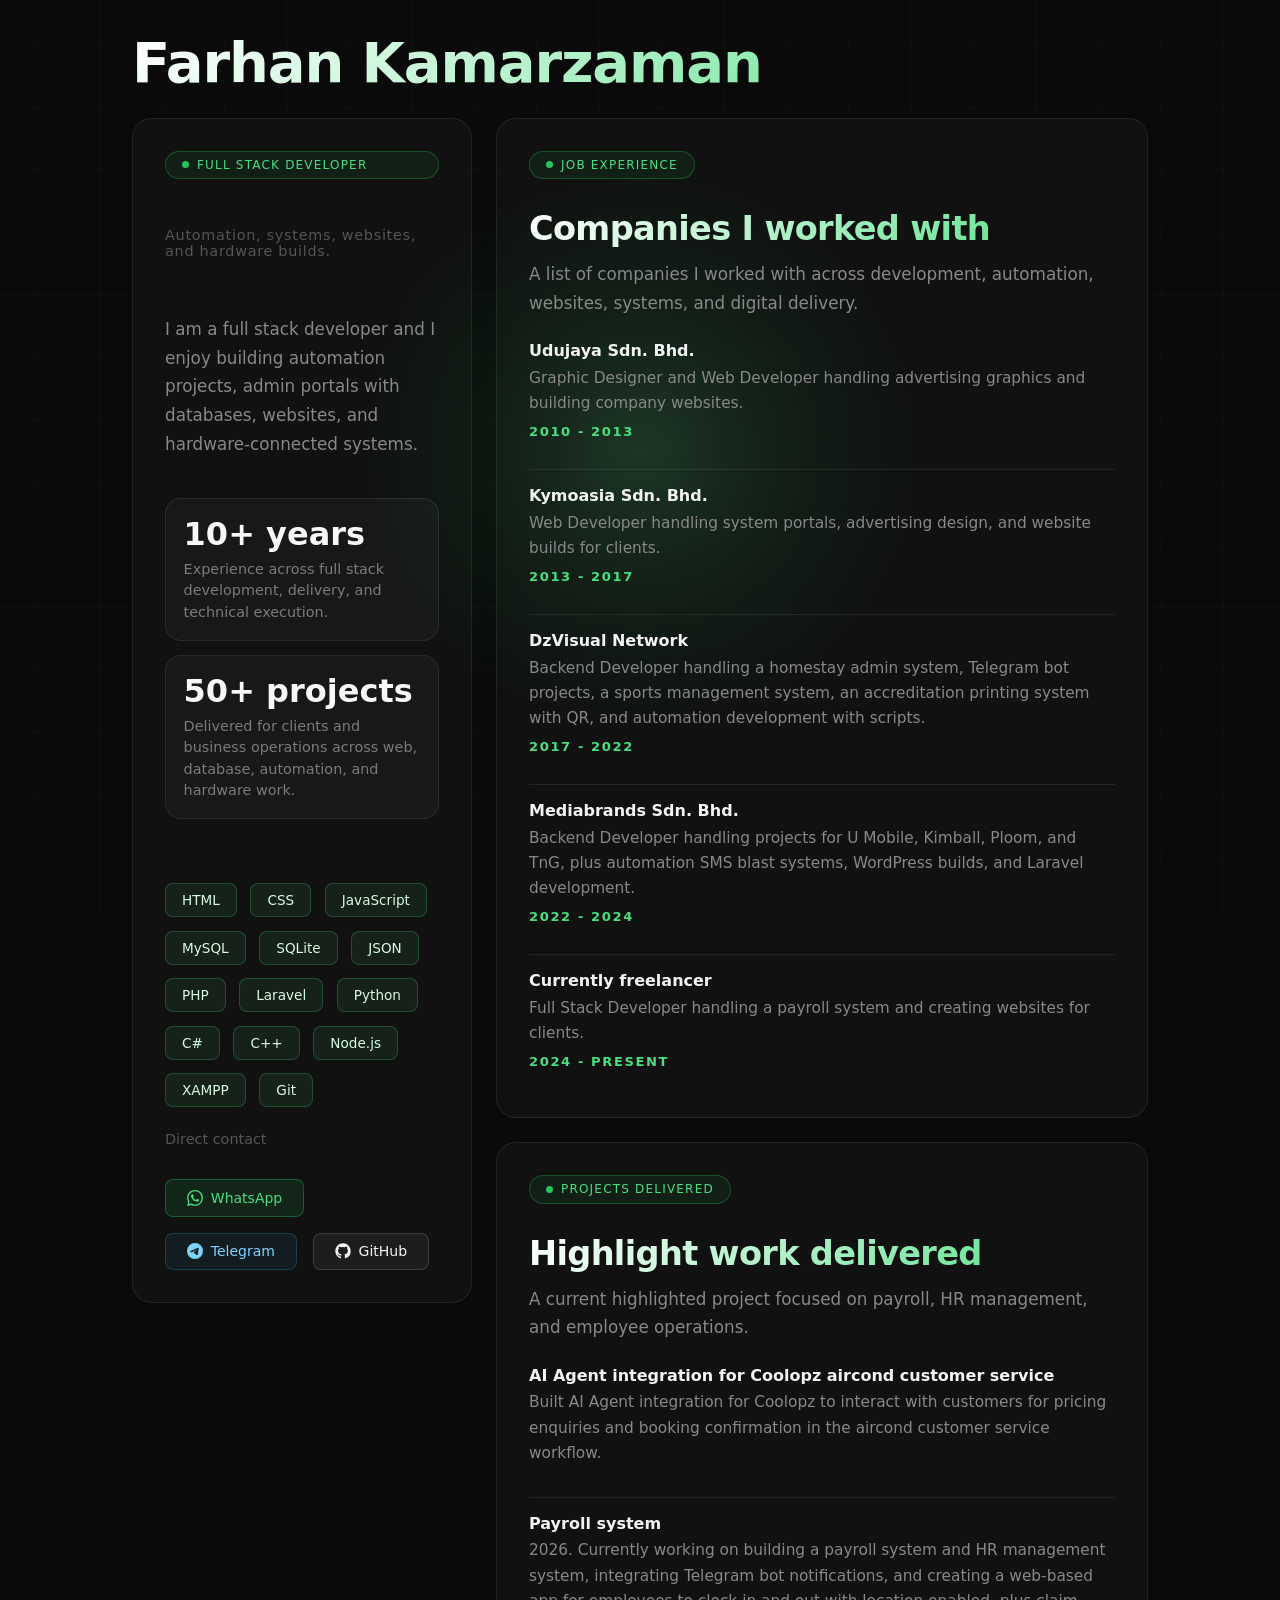
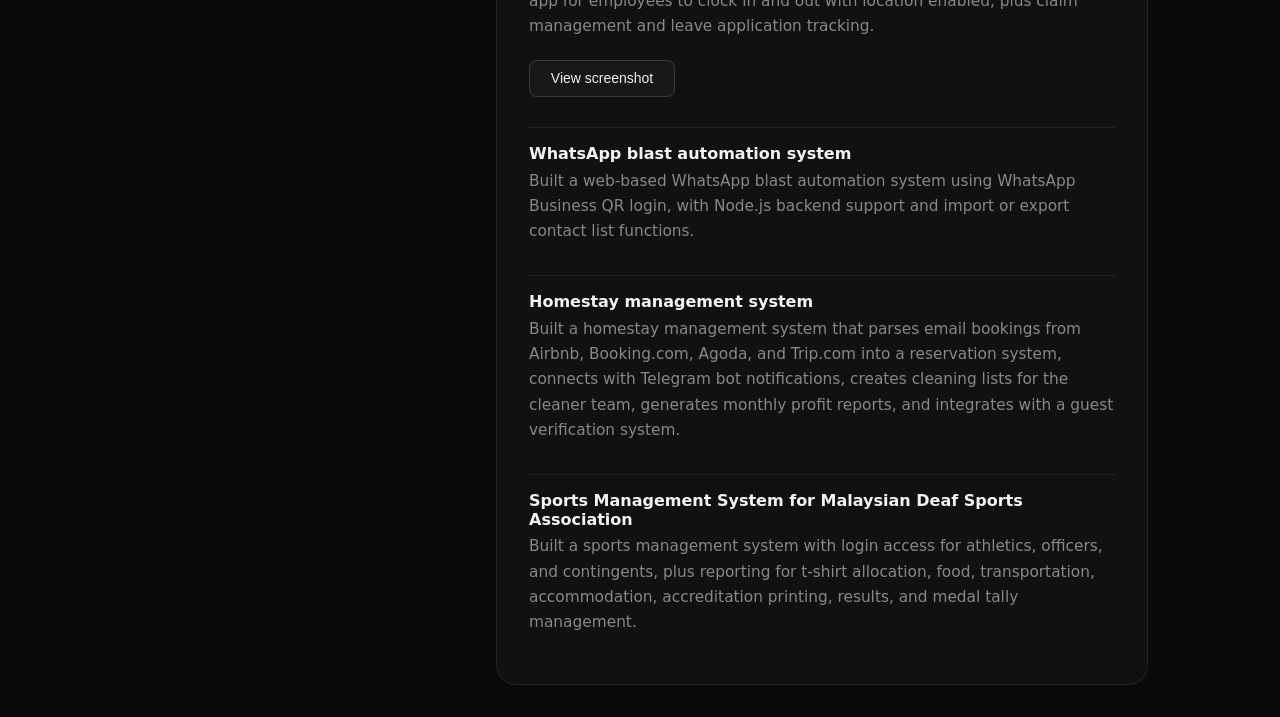
==== commit ac26b10d: "Update freelancer timeline entry and dates" ====
--- a/index.html
+++ b/index.html
@@ -107,9 +107,9 @@
                             </div>
                         </article>
                         <article class="timeline-item">
-                            <p class="timeline-year">2026 - Present</p>
+                            <p class="timeline-year">2024 - Present</p>
                             <div>
-                                <h3 class="timeline-title">A&amp;T Media Sdn. Bhd</h3>
+                                <h3 class="timeline-title">Currently freelancer</h3>
                                 <p class="timeline-text">Full Stack Developer handling a payroll system and creating websites for clients.</p>
                             </div>
                         </article>
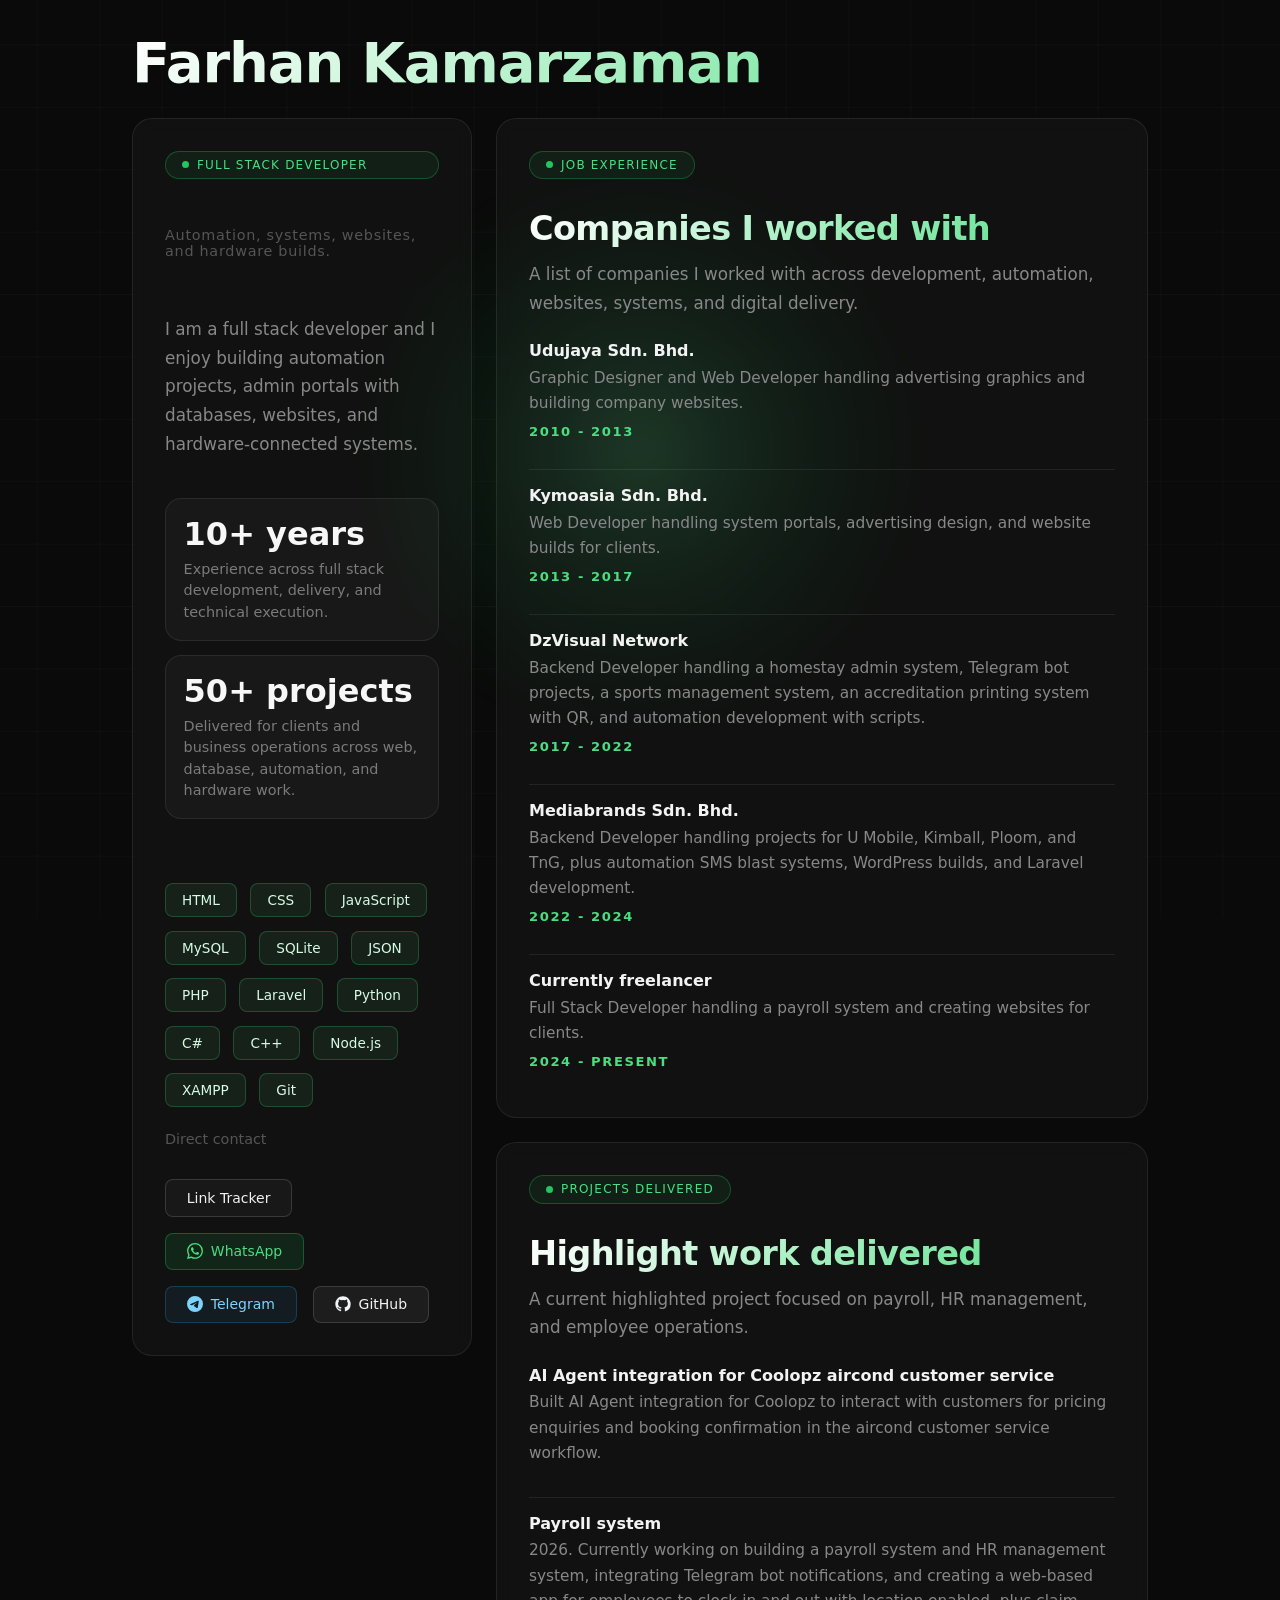
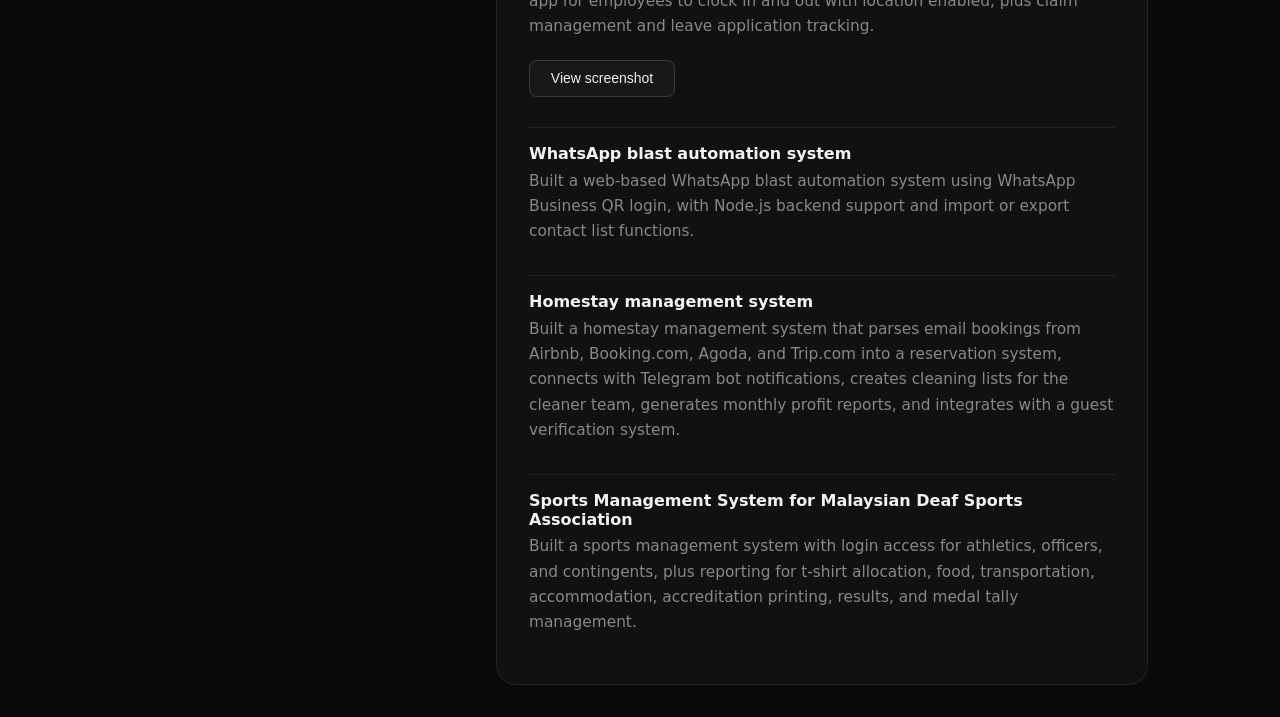
==== commit 2a2f5d06: "Add share link click tracker" ====
--- a/index.html
+++ b/index.html
@@ -54,6 +54,7 @@
 
                 <p class="contact sidebar-contact">Direct contact</p>
                 <div class="social-buttons sidebar-actions">
+                    <a href="links/" class="btn btn-outline">Link Tracker</a>
                     <a href="https://wa.me/60107744530" target="_blank" rel="noopener noreferrer" class="btn btn-whatsapp">
                         <svg width="16" height="16" viewBox="0 0 24 24" fill="currentColor"><path d="M17.472 14.382c-.297-.149-1.758-.867-2.03-.967-.273-.099-.471-.148-.67.15-.197.297-.767.966-.94 1.164-.173.199-.347.223-.644.075-.297-.15-1.255-.463-2.39-1.475-.883-.788-1.48-1.761-1.653-2.059-.173-.297-.018-.458.13-.606.134-.133.298-.347.446-.52.149-.174.198-.298.298-.497.099-.198.05-.371-.025-.52-.075-.149-.669-1.612-.916-2.207-.242-.579-.487-.5-.669-.51-.173-.008-.371-.01-.57-.01-.198 0-.52.074-.792.372-.272.297-1.04 1.016-1.04 2.479 0 1.462 1.065 2.875 1.213 3.074.149.198 2.096 3.2 5.077 4.487.709.306 1.262.489 1.694.625.712.227 1.36.195 1.871.118.571-.085 1.758-.719 2.006-1.413.248-.694.248-1.289.173-1.413-.074-.124-.272-.198-.57-.347m-5.421 7.403h-.004a9.87 9.87 0 01-5.031-1.378l-.361-.214-3.741.982.998-3.648-.235-.374a9.86 9.86 0 01-1.51-5.26c.001-5.45 4.436-9.884 9.888-9.884 2.64 0 5.122 1.03 6.988 2.898a9.825 9.825 0 012.893 6.994c-.003 5.45-4.437 9.884-9.885 9.884m8.413-18.297A11.815 11.815 0 0012.05 0C5.495 0 .16 5.335.157 11.892c0 2.096.547 4.142 1.588 5.945L.057 24l6.305-1.654a11.882 11.882 0 005.683 1.448h.005c6.554 0 11.89-5.335 11.893-11.893a11.821 11.821 0 00-3.48-8.413z"/></svg>
                         WhatsApp
--- a/styles.css
+++ b/styles.css
@@ -307,6 +307,75 @@
     background: rgba(255,255,255,0.08);
 }
 
+.btn-primary {
+    background: #22c55e;
+    color: #07130b;
+    cursor: pointer;
+}
+
+.btn-primary:hover { background: #4ade80; }
+
+.link-page-shell { max-width: 980px; }
+.link-hero h1 { margin-bottom: 0.8rem; }
+.link-form { display: grid; gap: 0.7rem; }
+.link-form label { color: #d8e7dd; font-size: 0.9rem; font-weight: 600; }
+.link-form-fields { display: grid; grid-template-columns: minmax(160px, 0.35fr) minmax(260px, 1fr); gap: 0.75rem; }
+.form-field { display: grid; gap: 0.55rem; }
+.link-form-row { display: flex; gap: 0.75rem; }
+.link-form input {
+    flex: 1;
+    min-width: 0;
+    padding: 0.8rem 1rem;
+    border: 1px solid rgba(255,255,255,0.14);
+    border-radius: 8px;
+    background: rgba(255,255,255,0.04);
+    color: #f0f0f0;
+    font: inherit;
+    outline: none;
+}
+.link-form input:focus { border-color: rgba(74,222,128,0.7); box-shadow: 0 0 0 3px rgba(34,197,94,0.1); }
+.link-form select {
+    width: 100%;
+    padding: 0.8rem 1rem;
+    border: 1px solid rgba(255,255,255,0.14);
+    border-radius: 8px;
+    background: #151a17;
+    color: #f0f0f0;
+    font: inherit;
+    outline: none;
+}
+.generate-button { width: fit-content; }
+.form-message { font-size: 0.9rem; }
+.form-error { color: #fca5a5; }
+.created-link {
+    display: flex;
+    align-items: center;
+    justify-content: space-between;
+    gap: 1rem;
+    margin-top: 1.25rem;
+    padding: 1rem;
+    border: 1px solid rgba(74,222,128,0.28);
+    border-radius: 12px;
+    background: rgba(34,197,94,0.07);
+}
+.created-link span { display: block; color: #7b9985; font-size: 0.8rem; margin-bottom: 0.3rem; }
+.created-link strong { color: #86efac; overflow-wrap: anywhere; }
+.link-stats { grid-template-columns: repeat(2, minmax(0, 1fr)); margin-top: 0; }
+.link-table-wrap { overflow-x: auto; }
+.link-table { width: 100%; border-collapse: collapse; text-align: left; }
+.link-table th, .link-table td { padding: 0.9rem 0.75rem; border-bottom: 1px solid rgba(255,255,255,0.08); }
+.link-table th { color: #718079; font-size: 0.75rem; text-transform: uppercase; letter-spacing: 0.08em; }
+.link-table td { color: #b9c3bd; font-size: 0.9rem; }
+.link-table a { color: #4ade80; font-weight: 700; text-decoration: none; }
+.destination-cell { max-width: 430px; overflow: hidden; text-overflow: ellipsis; white-space: nowrap; }
+.note-cell { max-width: 240px; overflow-wrap: anywhere; }
+.muted { color: #56615b; }
+.target-badge { padding: 0.3rem 0.5rem; border-radius: 6px; color: #b8f7cd; background: rgba(74,222,128,0.08); font-size: 0.72rem; font-weight: 700; }
+.link-actions { display: flex; align-items: center; gap: 0.5rem; }
+.link-actions form { margin: 0; }
+.btn-danger { color: #fca5a5; border-color: rgba(248,113,113,0.3); background: rgba(248,113,113,0.08); cursor: pointer; }
+.btn-danger:hover { background: rgba(248,113,113,0.16); }
+
 .page-shell {
     position: relative;
     z-index: 1;
@@ -822,6 +891,9 @@
         padding: 1.5rem;
     }
 
+    .link-form-row, .created-link { align-items: stretch; flex-direction: column; }
+    .link-form-fields { grid-template-columns: 1fr; }
+
     .timeline-item {
         gap: 0.4rem;
     }
@@ -842,4 +914,4 @@
     .stats-strip {
         grid-template-columns: 1fr;
     }
-}+}
